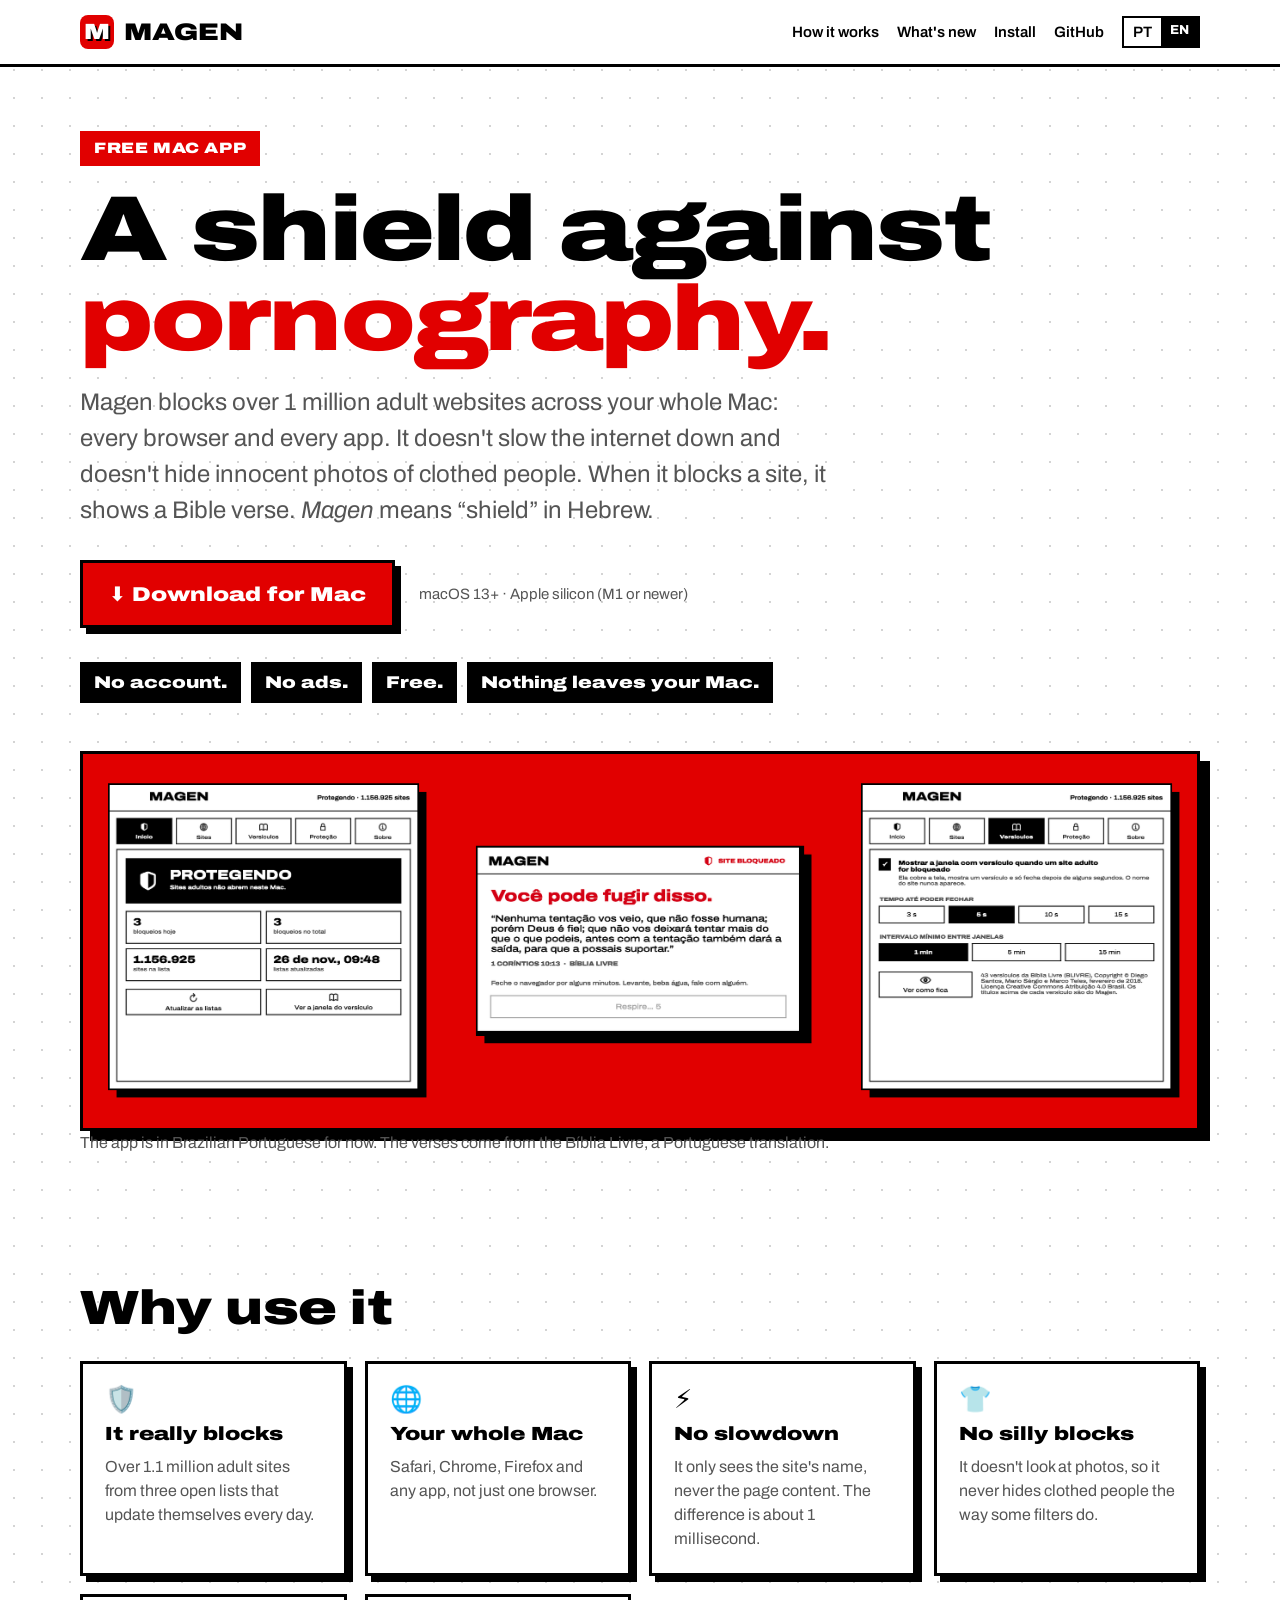
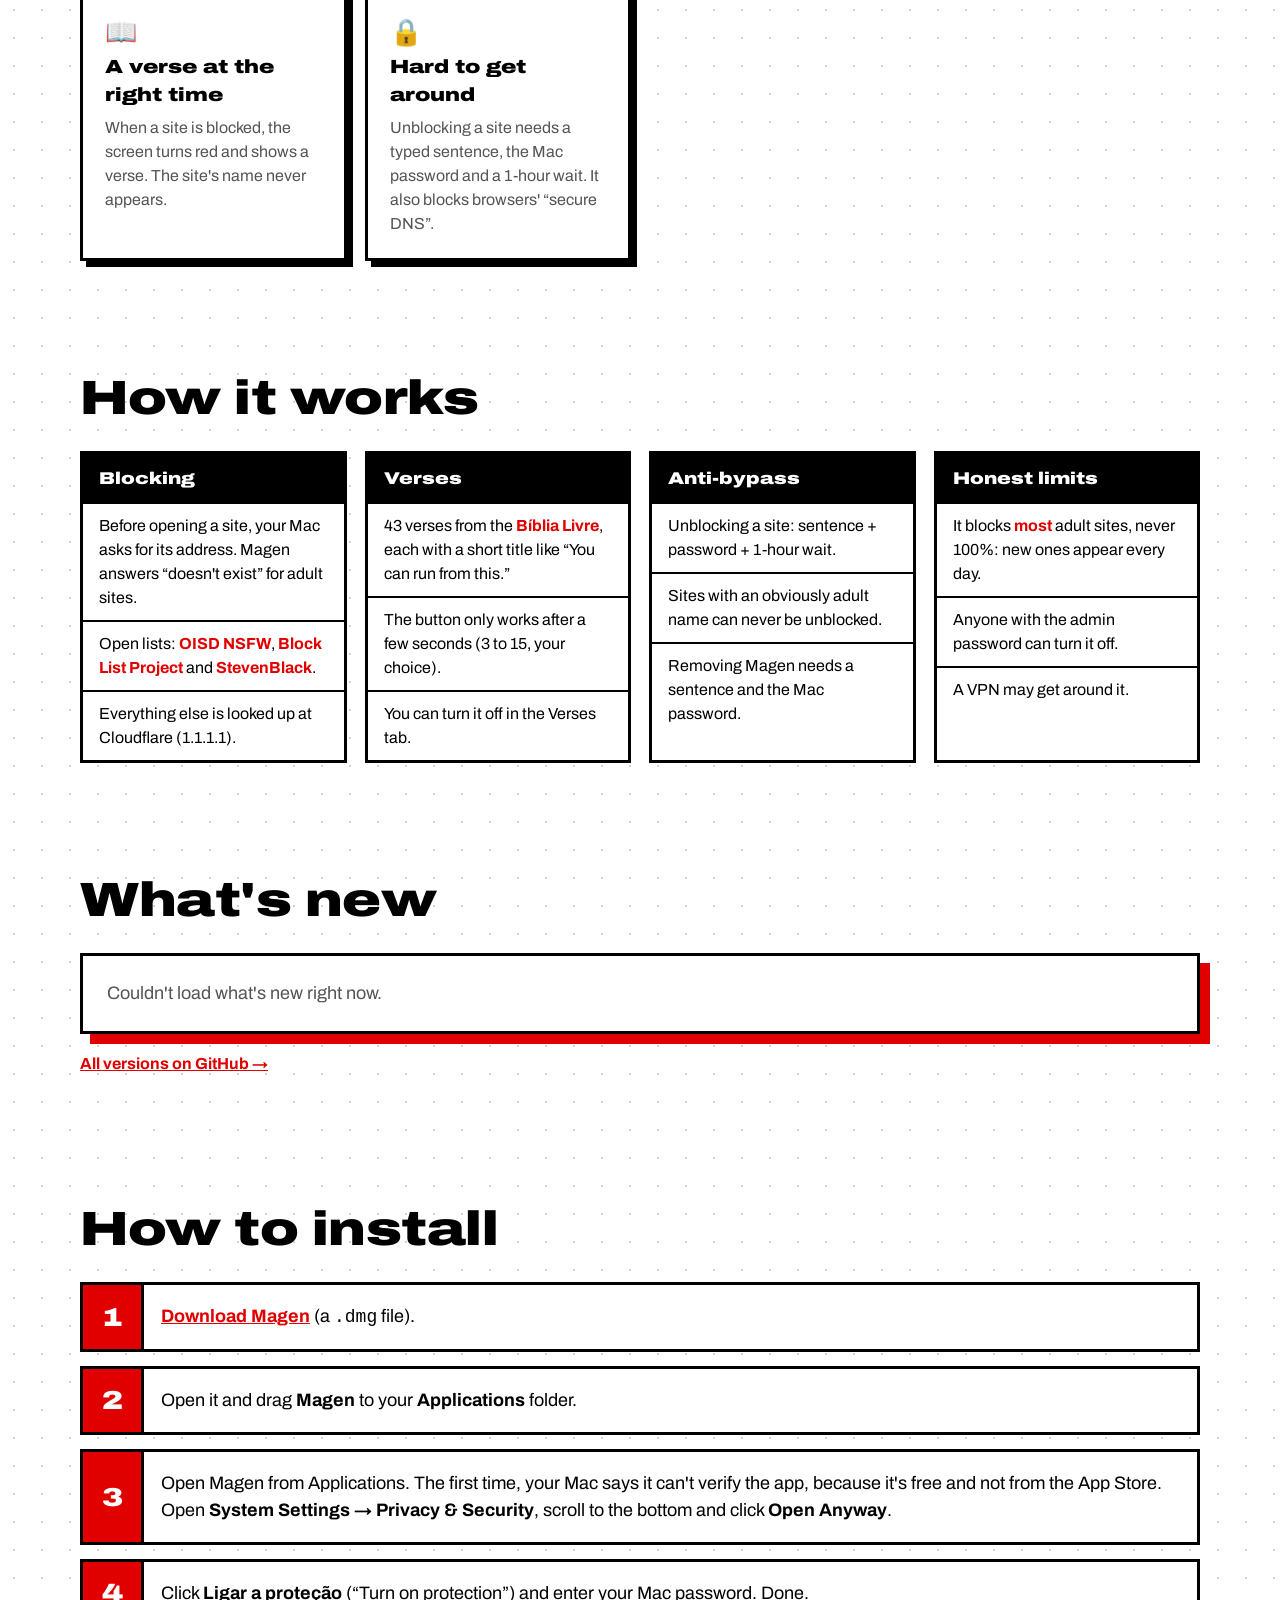
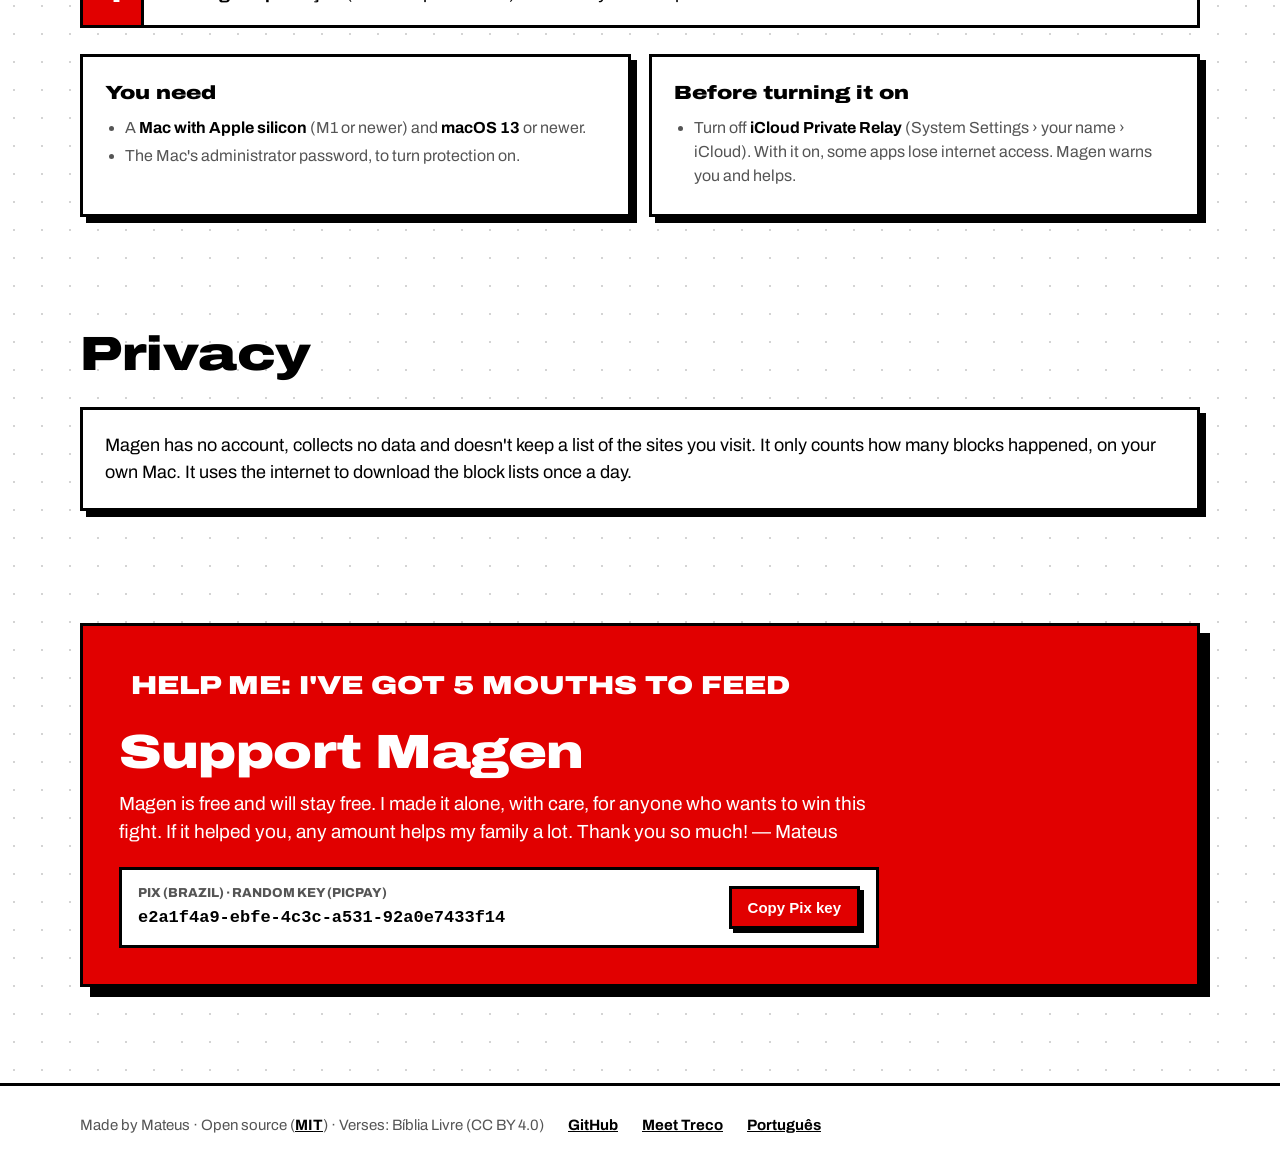
==== docs/en/index.html @ b1495bb7 "Versão em inglês (README e site), mostra 'Baixando as listas…' no começo Co-Authored-By: Claude Opus" ====
<!doctype html>
<html lang="en">
<head>
<meta charset="utf-8">
<meta name="viewport" content="width=device-width, initial-scale=1">
<title>Magen: free pornography blocker for Mac</title>
<meta name="description" content="Free Mac app that blocks over 1 million adult websites in every browser and app, without slowing the internet down. Shows a Bible verse when it blocks. No account, no ads.">
<link rel="alternate" hreflang="pt-BR" href="https://movemontes.github.io/magen/">
<link rel="alternate" hreflang="en" href="https://movemontes.github.io/magen/en/">
<meta property="og:title" content="Magen: a shield against pornography">
<meta property="og:description" content="Blocks over 1 million adult websites on your Mac. Free, no account, no ads.">
<meta property="og:image" content="https://movemontes.github.io/magen/capa-en.png">
<meta property="og:url" content="https://movemontes.github.io/magen/en/">
<meta property="og:locale" content="en_US">
<meta name="twitter:card" content="summary_large_image">
<link rel="icon" href="../favicon.svg" type="image/svg+xml">
<link rel="preconnect" href="https://fonts.googleapis.com">
<link rel="preconnect" href="https://fonts.gstatic.com" crossorigin>
<link href="https://fonts.googleapis.com/css2?family=Archivo:wdth,wght@100..125,400..900&display=swap" rel="stylesheet">
<link rel="stylesheet" href="../site.css">
</head>
<body>

<div class="top">
  <div class="wrap">
    <a class="brand" href="./"><span class="mark">M</span><b>MAGEN</b></a>
    <nav>
      <a class="hide-sm" href="#how">How it works</a>
      <a class="hide-sm" href="#novidades">What's new</a>
      <a class="hide-sm" href="#install">Install</a>
      <a class="hide-sm" href="https://github.com/movemontes/magen">GitHub</a>
      <div class="lang"><a href="../?pt" data-lang="pt">PT</a><span>EN</span></div>
    </nav>
  </div>
</div>

<main>
  <div class="hero wrap">
    <span class="tag">FREE MAC APP</span>
    <h1>A shield against <em>pornography.</em></h1>
    <p class="lead">Magen blocks over 1 million adult websites across your whole Mac: every browser and every app. It doesn't slow the internet down and doesn't hide innocent photos of clothed people. When it blocks a site, it shows a Bible verse. <i>Magen</i> means “shield” in Hebrew.</p>
    <div class="cta">
      <a class="btn" href="https://github.com/movemontes/magen/releases/latest/download/Magen-mac.dmg">⬇ Download for Mac</a>
      <span class="meta" id="dl-meta" data-req="macOS 13+ · Apple silicon (M1 or newer)">macOS 13+ · Apple silicon (M1 or newer)</span>
    </div>
    <div class="pills"><span>No account.</span><span>No ads.</span><span>Free.</span><span>Nothing leaves your Mac.</span></div>
    <img class="shots" src="../telas-pt.png" width="2592" height="869" alt="Magen screens: Home, the verse window and the Verses tab">
    <p class="lead" style="font-size:16px">The app is in Brazilian Portuguese for now. The verses come from the Bíblia Livre, a Portuguese translation.</p>
  </div>

  <section id="porque">
    <div class="wrap">
      <h2>Why use it</h2>
      <div class="grid">
        <div class="card"><div class="ico">🛡️</div><h3>It really blocks</h3><p>Over 1.1 million adult sites from three open lists that update themselves every day.</p></div>
        <div class="card"><div class="ico">🌐</div><h3>Your whole Mac</h3><p>Safari, Chrome, Firefox and any app, not just one browser.</p></div>
        <div class="card"><div class="ico">⚡</div><h3>No slowdown</h3><p>It only sees the site's name, never the page content. The difference is about 1 millisecond.</p></div>
        <div class="card"><div class="ico">👕</div><h3>No silly blocks</h3><p>It doesn't look at photos, so it never hides clothed people the way some filters do.</p></div>
        <div class="card"><div class="ico">📖</div><h3>A verse at the right time</h3><p>When a site is blocked, the screen turns red and shows a verse. The site's name never appears.</p></div>
        <div class="card"><div class="ico">🔒</div><h3>Hard to get around</h3><p>Unblocking a site needs a typed sentence, the Mac password and a 1-hour wait. It also blocks browsers' “secure DNS”.</p></div>
      </div>
    </div>
  </section>

  <section id="how">
    <div class="wrap">
      <h2>How it works</h2>
      <div class="features">
        <div class="col"><h3>Blocking</h3><ul>
          <li>Before opening a site, your Mac asks for its address. Magen answers “doesn't exist” for adult sites.</li>
          <li>Open lists: <b>OISD NSFW</b>, <b>Block List Project</b> and <b>StevenBlack</b>.</li>
          <li>Everything else is looked up at Cloudflare (1.1.1.1).</li>
        </ul></div>
        <div class="col"><h3>Verses</h3><ul>
          <li>43 verses from the <b>Bíblia Livre</b>, each with a short title like “You can run from this.”</li>
          <li>The button only works after a few seconds (3 to 15, your choice).</li>
          <li>You can turn it off in the Verses tab.</li>
        </ul></div>
        <div class="col"><h3>Anti-bypass</h3><ul>
          <li>Unblocking a site: sentence + password + 1-hour wait.</li>
          <li>Sites with an obviously adult name can never be unblocked.</li>
          <li>Removing Magen needs a sentence and the Mac password.</li>
        </ul></div>
        <div class="col"><h3>Honest limits</h3><ul>
          <li>It blocks <b>most</b> adult sites, never 100%: new ones appear every day.</li>
          <li>Anyone with the admin password can turn it off.</li>
          <li>A VPN may get around it.</li>
        </ul></div>
      </div>
    </div>
  </section>

  <section id="novidades">
    <div class="wrap">
      <h2>What's new</h2>
      <div id="releases"></div>
      <p class="allver"><a href="https://github.com/movemontes/magen/releases">All versions on GitHub →</a></p>
    </div>
  </section>

  <section id="install">
    <div class="wrap">
      <h2>How to install</h2>
      <ol class="steps">
        <li><a href="https://github.com/movemontes/magen/releases/latest/download/Magen-mac.dmg"><b>Download Magen</b></a> (a <code>.dmg</code> file).</li>
        <li>Open it and drag <b>Magen</b> to your <b>Applications</b> folder.</li>
        <li>Open Magen from Applications. The first time, your Mac says it can't verify the app, because it's free and not from the App Store. Open <b>System Settings → Privacy &amp; Security</b>, scroll to the bottom and click <b>Open Anyway</b>.</li>
        <li>Click <b>Ligar a proteção</b> (“Turn on protection”) and enter your Mac password. Done.</li>
      </ol>
      <div class="note">
        <div class="card">
          <h3>You need</h3>
          <ul>
            <li>A <b>Mac with Apple silicon</b> (M1 or newer) and <b>macOS 13</b> or newer.</li>
            <li>The Mac's administrator password, to turn protection on.</li>
          </ul>
        </div>
        <div class="card">
          <h3>Before turning it on</h3>
          <ul>
            <li>Turn off <b>iCloud Private Relay</b> (System Settings › your name › iCloud). With it on, some apps lose internet access. Magen warns you and helps.</li>
          </ul>
        </div>
      </div>
    </div>
  </section>

  <section id="privacidade">
    <div class="wrap">
      <h2>Privacy</h2>
      <div class="card">
        <p style="color:var(--ink);font-size:18px">Magen has no account, collects no data and doesn't keep a list of the sites you visit. It only counts how many blocks happened, on your own Mac. It uses the internet to download the block lists once a day.</p>
      </div>
    </div>
  </section>

  <section id="apoie">
    <div class="wrap">
      <div class="support">
        <span class="shout">HELP ME: I'VE GOT 5 MOUTHS TO FEED</span>
        <h2>Support Magen</h2>
        <p>Magen is free and will stay free. I made it alone, with care, for anyone who wants to win this fight. If it helped you, any amount helps my family a lot. Thank you so much! — Mateus</p>
        <div class="pix">
          <div><small>PIX (BRAZIL) · RANDOM KEY (PICPAY)</small><code>e2a1f4a9-ebfe-4c3c-a531-92a0e7433f14</code></div>
          <button class="btn small" type="button" data-copy="e2a1f4a9-ebfe-4c3c-a531-92a0e7433f14">Copy Pix key</button>
        </div>
      </div>
    </div>
  </section>
</main>

<footer>
  <div class="wrap">
    <span>Made by Mateus · Open source (<a href="https://github.com/movemontes/magen/blob/main/LICENSE">MIT</a>) · Verses: Bíblia Livre (CC BY 4.0)</span>
    <a href="https://github.com/movemontes/magen">GitHub</a>
    <a href="https://movemontes.github.io/treco/en/">Meet Treco</a>
    <a href="../?pt" data-lang="pt">Português</a>
  </div>
</footer>

<script src="../site.js"></script>
</body>
</html>
---- docs/site.css ----
/* Site do Treco: mesmo visual do app (branco, preto e azul puro, bordas grossas). */
:root {
  --ink: #000;
  --paper: #fff;
  --blue: #e10000;
  --red: #e10000;
  --gray: #555;
  --line: 3px solid var(--ink);
  --wide: "Archivo", system-ui, sans-serif;
  color-scheme: light;
}

* { box-sizing: border-box; }

html { scroll-behavior: smooth; }

body {
  margin: 0;
  background-color: var(--paper);
  background-image: radial-gradient(#d4d4d4 1.2px, transparent 1.2px);
  background-size: 28px 28px;
  color: var(--ink);
  font-family: var(--wide);
  font-size: 18px;
  line-height: 1.5;
  -webkit-font-smoothing: antialiased;
}

a { color: var(--blue); }

img { max-width: 100%; height: auto; display: block; }

.wrap { width: min(1120px, 100% - 32px); margin: 0 auto; }

.wide { font-stretch: 125%; font-weight: 900; letter-spacing: -0.01em; }

/* Topo */
.top {
  position: sticky; top: 0; z-index: 10;
  background: var(--paper);
  border-bottom: var(--line);
}
.top .wrap { display: flex; align-items: center; gap: 16px; height: 64px; }
.brand { display: flex; align-items: center; gap: 10px; text-decoration: none; color: var(--ink); }
.brand .mark {
  width: 34px; height: 34px; border-radius: 8px; background: var(--blue);
  display: grid; place-items: center; color: var(--paper);
  font-stretch: 125%; font-weight: 900; font-size: 22px;
  text-shadow: 2px 2px 0 var(--ink);
}
.brand b { font-stretch: 125%; font-weight: 900; font-size: 24px; }
.top nav { margin-left: auto; display: flex; align-items: center; gap: 18px; }
.top nav a { color: var(--ink); text-decoration: none; font-weight: 600; font-size: 15px; }
.top nav a:hover { color: var(--blue); }
.lang { display: flex; border: 2px solid var(--ink); }
.lang a, .lang span { padding: 3px 9px; font-size: 13px; font-weight: 800; }
.lang span { background: var(--ink); color: var(--paper); }
.top .links a.hide-sm { display: inline; }

/* Botões */
.btn {
  display: inline-flex; align-items: center; gap: 10px;
  padding: 16px 26px;
  background: var(--blue); color: var(--paper);
  border: var(--line);
  box-shadow: 6px 6px 0 var(--ink);
  font-stretch: 125%; font-weight: 900; font-size: 20px;
  text-decoration: none; cursor: pointer;
  transition: transform .08s, box-shadow .08s;
}
.btn:hover { transform: translate(2px, 2px); box-shadow: 4px 4px 0 var(--ink); }
.btn:active { transform: translate(6px, 6px); box-shadow: 0 0 0 var(--ink); }
.btn.white { background: var(--paper); color: var(--ink); }
.btn.small { padding: 10px 16px; font-size: 15px; box-shadow: 4px 4px 0 var(--ink); }
.btn.small:hover { box-shadow: 2px 2px 0 var(--ink); }

/* Abertura */
.hero { padding: 64px 0 40px; }
.tag {
  display: inline-block; background: var(--blue); color: var(--paper);
  padding: 6px 14px; font-stretch: 125%; font-weight: 900; font-size: 15px; letter-spacing: .04em;
}
.hero h1 {
  font-stretch: 125%; font-weight: 900;
  font-size: clamp(44px, 8vw, 92px); line-height: .98; letter-spacing: -0.02em;
  margin: 18px 0 20px;
}
.hero h1 em { font-style: normal; color: var(--blue); }
.hero p.lead { font-size: clamp(19px, 2.2vw, 24px); color: var(--gray); max-width: 760px; margin: 0 0 32px; }
.cta { display: flex; flex-wrap: wrap; align-items: center; gap: 18px 24px; }
.cta .meta { font-size: 15px; color: var(--gray); }
.cta .meta b { color: var(--ink); }
.pills { display: flex; flex-wrap: wrap; gap: 10px; margin-top: 34px; }
.pills span {
  background: var(--ink); color: var(--paper);
  padding: 8px 14px; font-stretch: 125%; font-weight: 900; font-size: 17px;
}
.shots { margin: 48px 0 0; border: var(--line); box-shadow: 10px 10px 0 var(--ink); background: var(--blue); }

/* Seções */
section { padding: 56px 0; }
section h2 {
  font-stretch: 125%; font-weight: 900;
  font-size: clamp(30px, 4.6vw, 48px); line-height: 1.05; letter-spacing: -0.01em;
  margin: 0 0 28px;
}
section h2 .num { color: var(--blue); }

.grid { display: grid; gap: 18px; grid-template-columns: repeat(auto-fit, minmax(240px, 1fr)); }
.card {
  background: var(--paper); border: var(--line); padding: 22px;
  box-shadow: 6px 6px 0 var(--ink);
}
.card h3 { margin: 0 0 6px; font-stretch: 125%; font-weight: 900; font-size: 19px; }
.card p { margin: 0; color: var(--gray); font-size: 16px; }
.card .ico { font-size: 26px; margin-bottom: 8px; line-height: 1; }

/* Lista de recursos */
.features { display: grid; gap: 18px; grid-template-columns: repeat(auto-fit, minmax(240px, 1fr)); }
.features .col { background: var(--paper); border: var(--line); }
.features h3 {
  margin: 0; padding: 12px 16px; background: var(--ink); color: var(--paper);
  font-stretch: 125%; font-weight: 900; font-size: 17px;
}
.features ul { list-style: none; margin: 0; padding: 0; }
.features li { padding: 10px 16px; border-top: 2px solid var(--ink); font-size: 16px; }
.features li:first-child { border-top: 0; }
.features li b { color: var(--blue); }

/* Roda do Shift */
.wheel { display: grid; gap: 40px; grid-template-columns: minmax(0, 420px) 1fr; align-items: center; }
.wheel img { border: var(--line); box-shadow: 8px 8px 0 var(--blue); background: var(--paper); }
.wheel p { font-size: 20px; margin: 0 0 14px; }
kbd {
  display: inline-block; border: 2px solid var(--ink); border-bottom-width: 4px;
  padding: 0 8px; font-family: inherit; font-weight: 800; font-size: .9em; background: var(--paper);
}

/* Novidades */
.release {
  background: var(--paper); border: var(--line); box-shadow: 10px 10px 0 var(--blue);
}
.release header {
  display: flex; flex-wrap: wrap; align-items: center; gap: 12px 20px;
  padding: 20px 24px; border-bottom: var(--line);
}
.release .ver { font-stretch: 125%; font-weight: 900; font-size: 30px; }
.release .new {
  background: var(--red); color: var(--paper); font-weight: 900; font-stretch: 125%;
  font-size: 13px; padding: 4px 10px; letter-spacing: .05em;
}
.release .date { color: var(--gray); font-size: 15px; }
.release header .btn { margin-left: auto; }
.release .notes { padding: 20px 24px 8px; }
.notes h3, .notes h4 { font-stretch: 125%; font-weight: 900; margin: 18px 0 8px; font-size: 18px; }
.notes p, .notes li { font-size: 17px; }
.notes ul { padding-left: 22px; }
.notes code {
  background: #eef; padding: 1px 6px; font-size: .9em; border: 1px solid #ccf;
}
.older { margin-top: 26px; }
.older summary { cursor: pointer; font-weight: 800; font-size: 17px; padding: 6px 0; }
.older .item { border: 2px solid var(--ink); background: var(--paper); margin-top: 12px; }
.older .item header { display: flex; flex-wrap: wrap; gap: 6px 16px; align-items: baseline; padding: 12px 16px; border-bottom: 2px solid var(--ink); }
.older .item header b { font-stretch: 125%; font-weight: 900; font-size: 18px; }
.older .item .notes { padding: 6px 16px; }
.allver { margin-top: 18px; font-weight: 700; font-size: 16px; }
.loading { padding: 24px; color: var(--gray); }

/* Instalação */
.steps { counter-reset: s; list-style: none; padding: 0; margin: 0; display: grid; gap: 14px; }
.steps li {
  counter-increment: s; position: relative;
  background: var(--paper); border: var(--line); padding: 18px 20px 18px 78px; font-size: 18px;
}
.steps li::before {
  content: counter(s); position: absolute; left: 0; top: 0; bottom: 0; width: 58px;
  display: grid; place-items: center; background: var(--blue); color: var(--paper);
  border-right: var(--line); font-stretch: 125%; font-weight: 900; font-size: 26px;
}
.note { margin-top: 26px; display: grid; gap: 18px; grid-template-columns: repeat(auto-fit, minmax(300px, 1fr)); }
.note ul { margin: 8px 0 0; padding-left: 20px; }
.note li { font-size: 16px; margin: 4px 0; color: var(--gray); }
.note li b { color: var(--ink); }

/* Apoie */
.support {
  background: var(--blue); color: var(--paper); border: var(--line);
  box-shadow: 10px 10px 0 var(--ink); padding: 36px;
}
.support h2 { color: var(--paper); margin-bottom: 12px; }
.support .shout { color: var(--paper); background: var(--red); display: inline-block; padding: 4px 12px; font-stretch: 125%; font-weight: 900; font-size: clamp(18px, 2.6vw, 26px); margin-bottom: 18px; }
.support p { font-size: 19px; max-width: 760px; margin: 0 0 20px; }
.pix {
  display: flex; flex-wrap: wrap; align-items: center; gap: 12px;
  background: var(--paper); color: var(--ink); border: var(--line); padding: 14px 16px;
  max-width: 760px;
}
.pix small { display: block; font-weight: 800; font-size: 13px; color: var(--gray); }
.pix code { font-size: clamp(13px, 2.1vw, 17px); font-weight: 700; word-break: break-all; }
.pix .btn { margin-left: auto; }

/* Rodapé */
footer { border-top: var(--line); background: var(--paper); padding: 28px 0 40px; margin-top: 40px; }
footer .wrap { display: flex; flex-wrap: wrap; gap: 10px 24px; align-items: center; font-size: 15px; color: var(--gray); }
footer a { color: var(--ink); font-weight: 700; }

@media (max-width: 760px) {
  body { font-size: 17px; }
  .top nav .hide-sm { display: none; }
  .wheel { grid-template-columns: 1fr; }
  .release header .btn { margin-left: 0; }
  .support { padding: 24px 18px; }
  .pix .btn { margin-left: 0; }
  section { padding: 40px 0; }
}

@media (prefers-reduced-motion: reduce) {
  html { scroll-behavior: auto; }
  .btn { transition: none; }
}
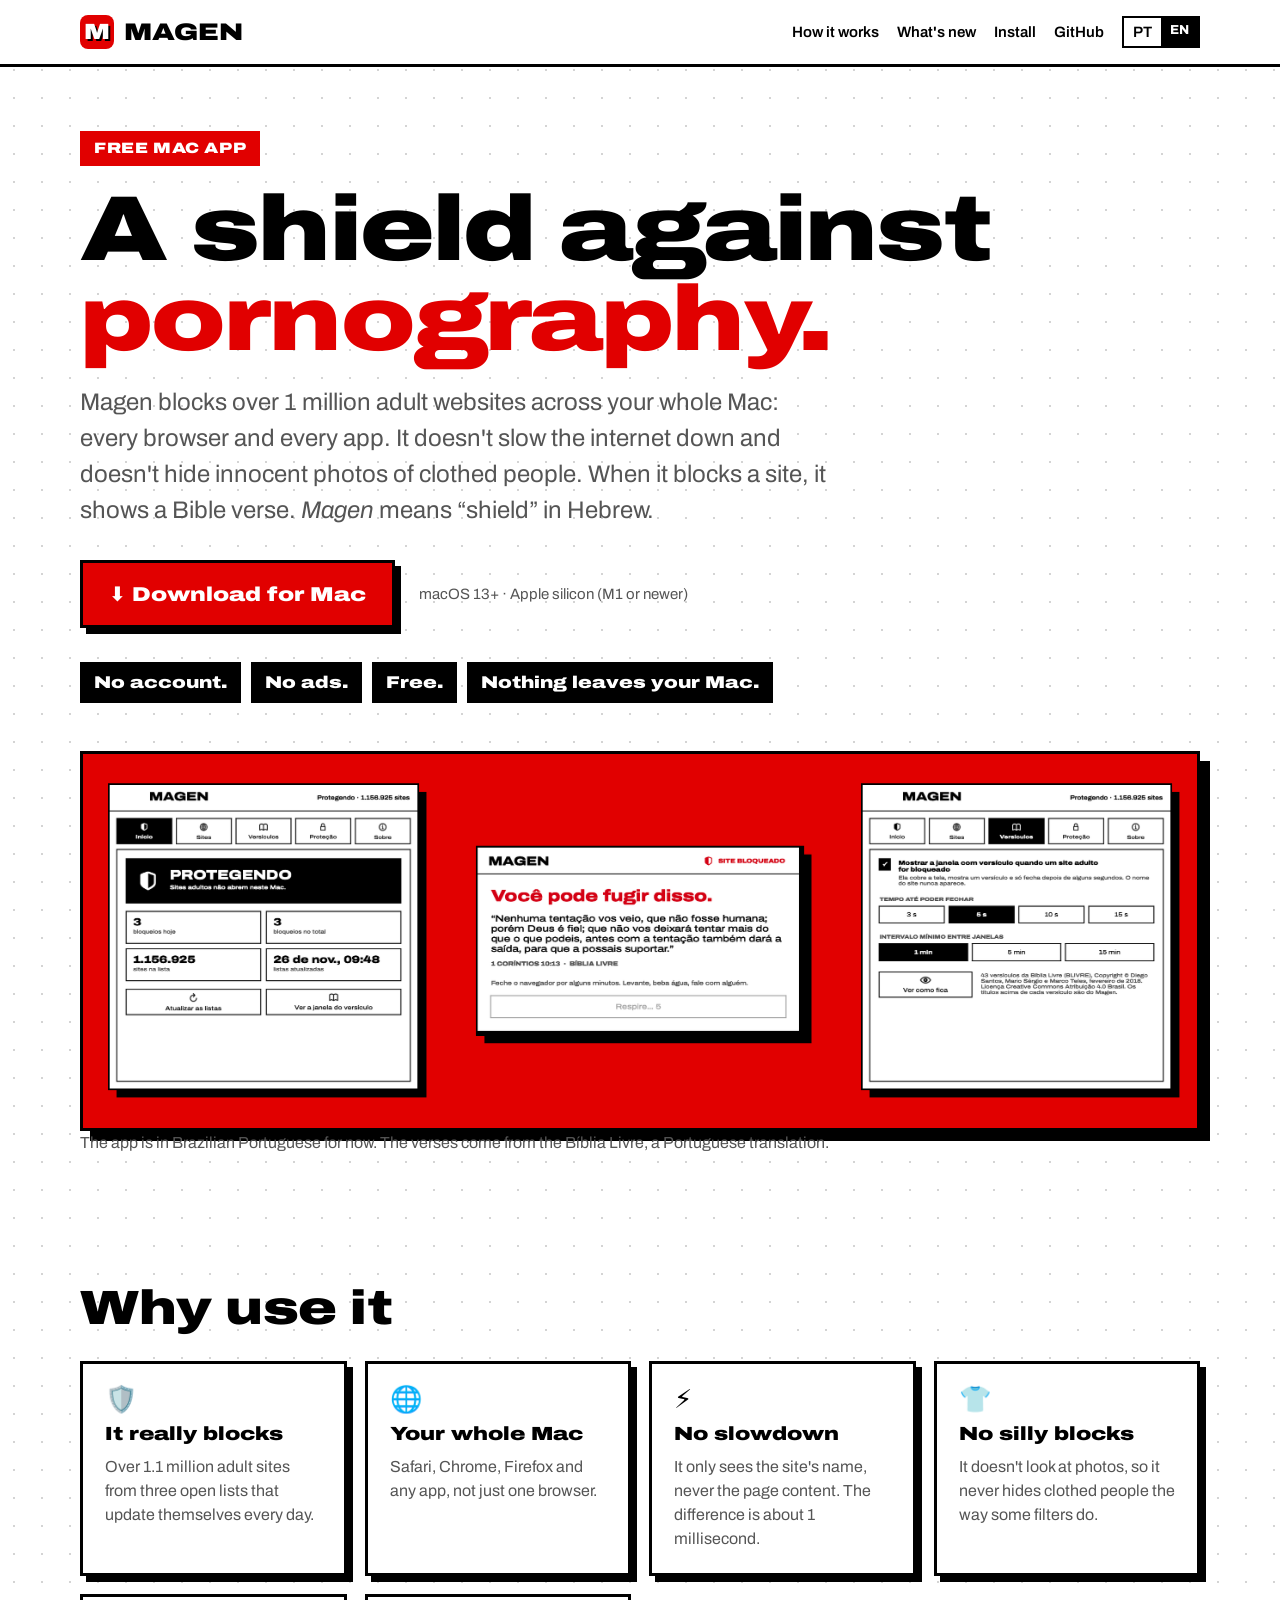
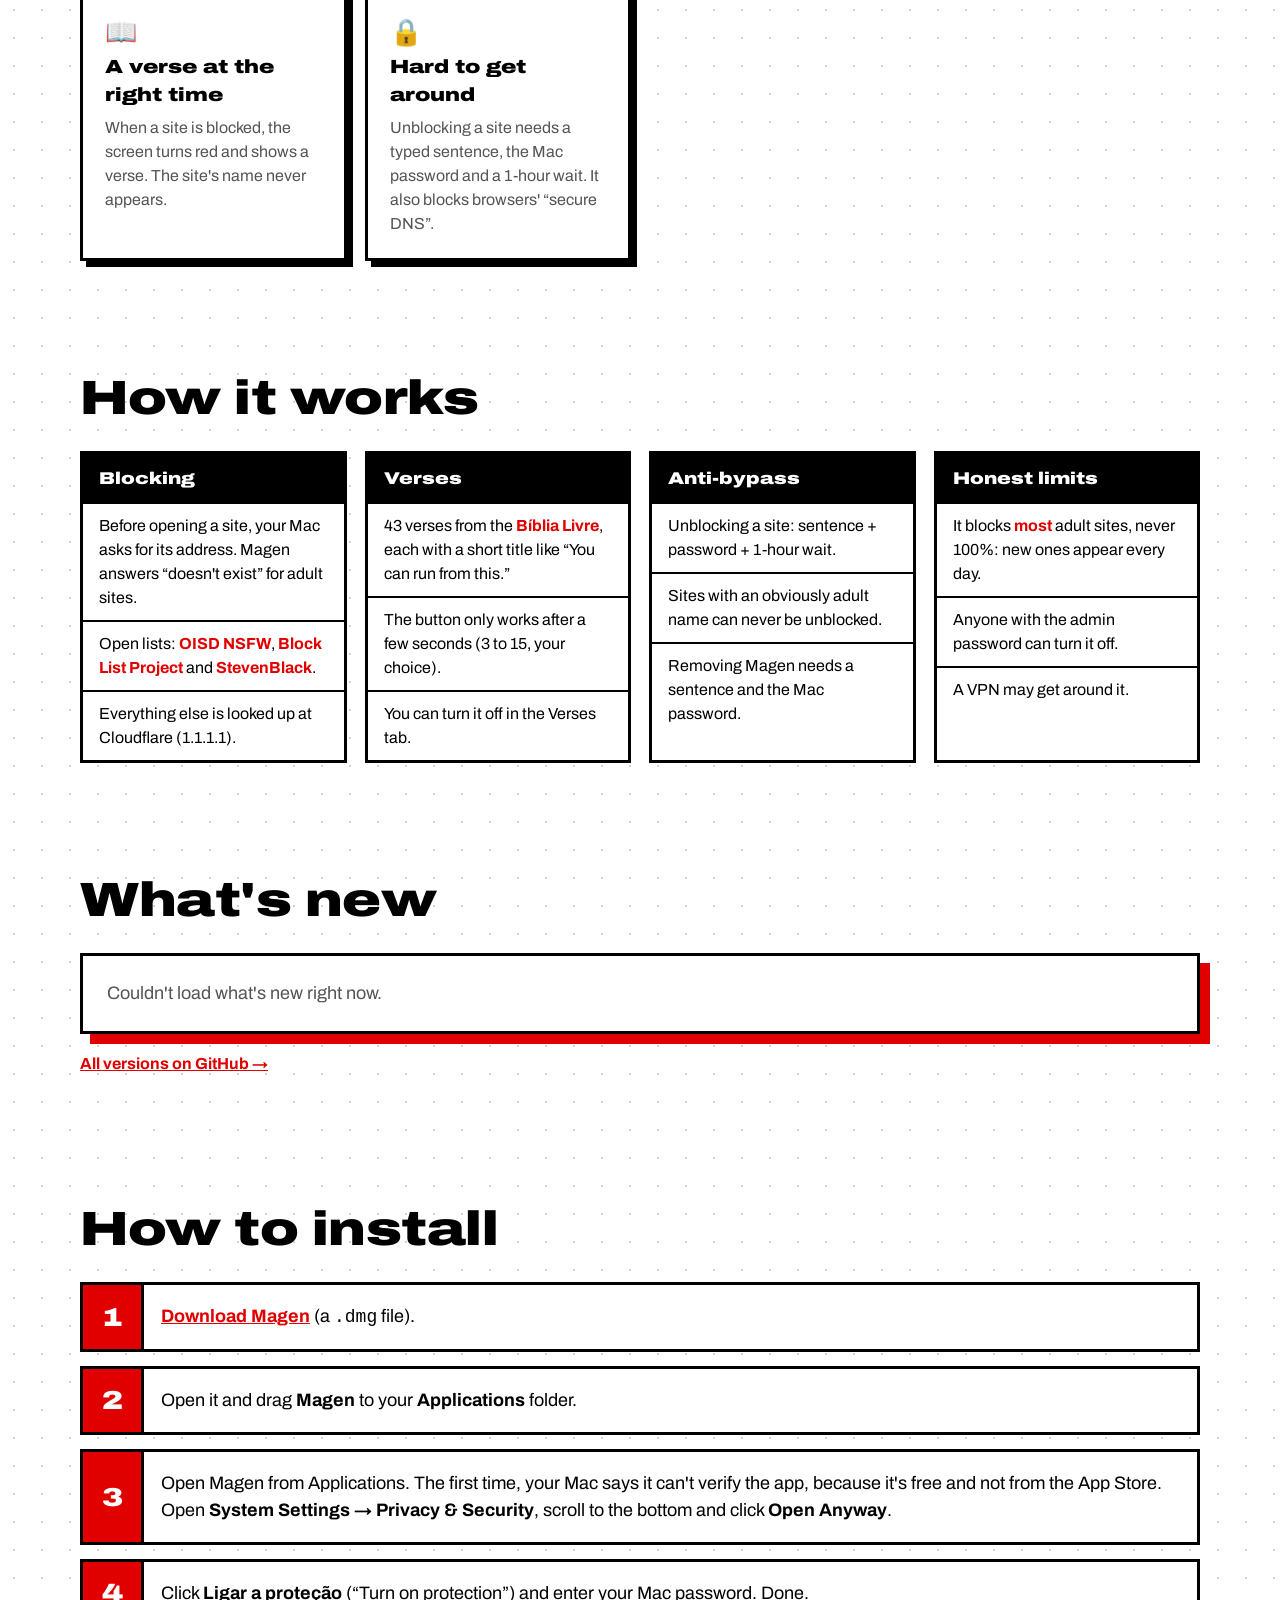
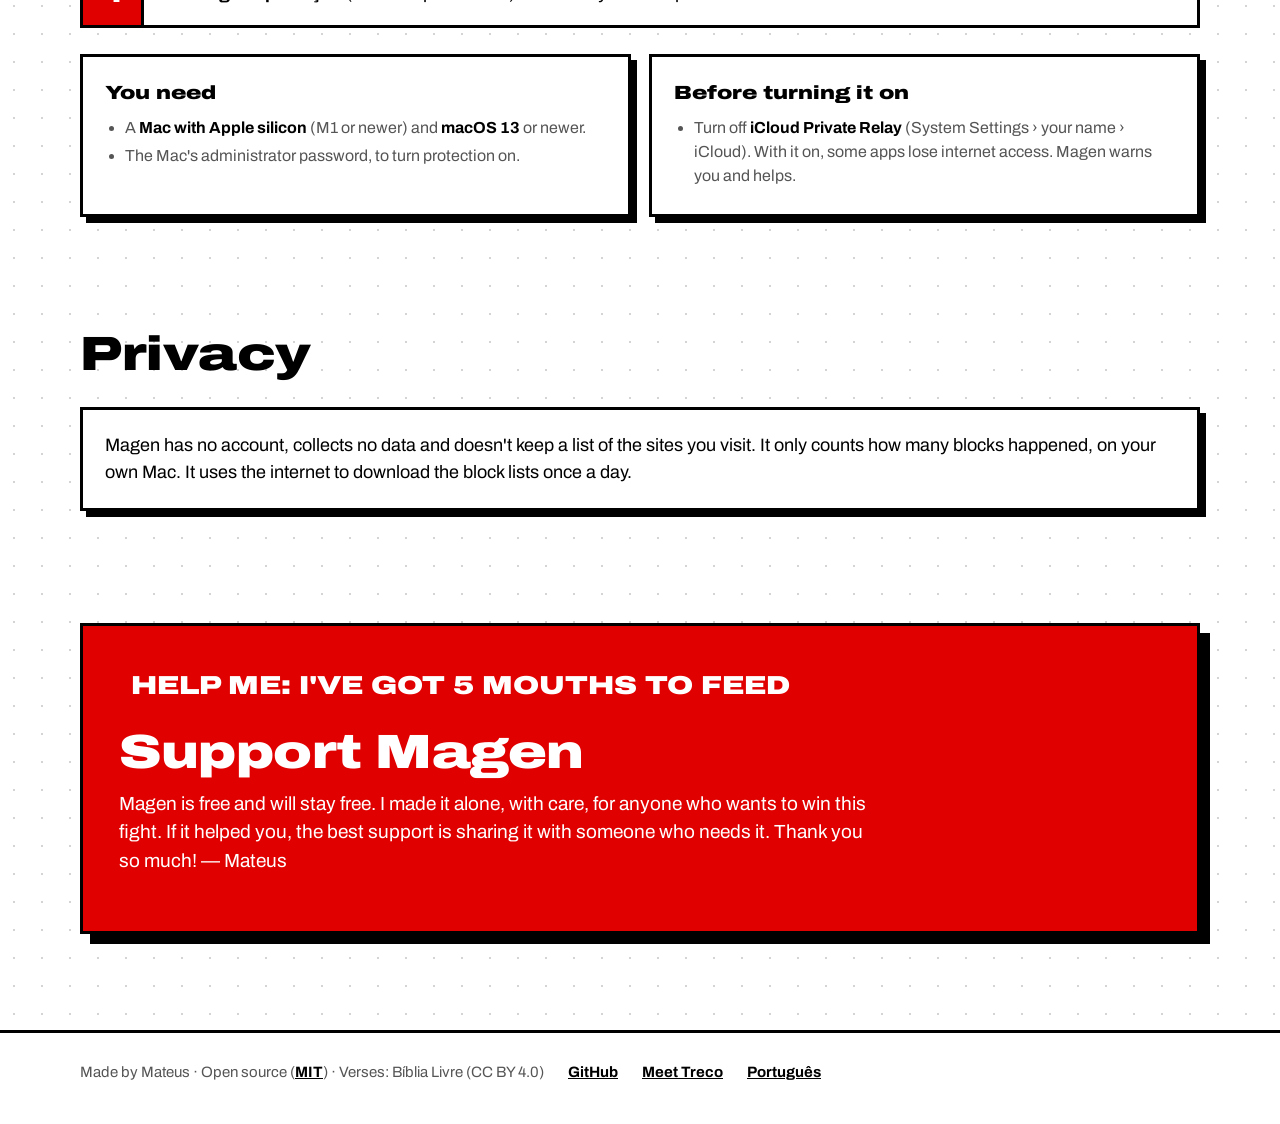
==== commit 16b5329a: "Padrões: sem Pix nas páginas em inglês, licença com o nome do autor Co-Authored-By: Claude Opus 5.5 " ====
--- a/docs/en/index.html
+++ b/docs/en/index.html
@@ -139,11 +139,7 @@
       <div class="support">
         <span class="shout">HELP ME: I'VE GOT 5 MOUTHS TO FEED</span>
         <h2>Support Magen</h2>
-        <p>Magen is free and will stay free. I made it alone, with care, for anyone who wants to win this fight. If it helped you, any amount helps my family a lot. Thank you so much! — Mateus</p>
-        <div class="pix">
-          <div><small>PIX (BRAZIL) · RANDOM KEY (PICPAY)</small><code>e2a1f4a9-ebfe-4c3c-a531-92a0e7433f14</code></div>
-          <button class="btn small" type="button" data-copy="e2a1f4a9-ebfe-4c3c-a531-92a0e7433f14">Copy Pix key</button>
-        </div>
+        <p>Magen is free and will stay free. I made it alone, with care, for anyone who wants to win this fight. If it helped you, the best support is sharing it with someone who needs it. Thank you so much! — Mateus</p>
       </div>
     </div>
   </section>
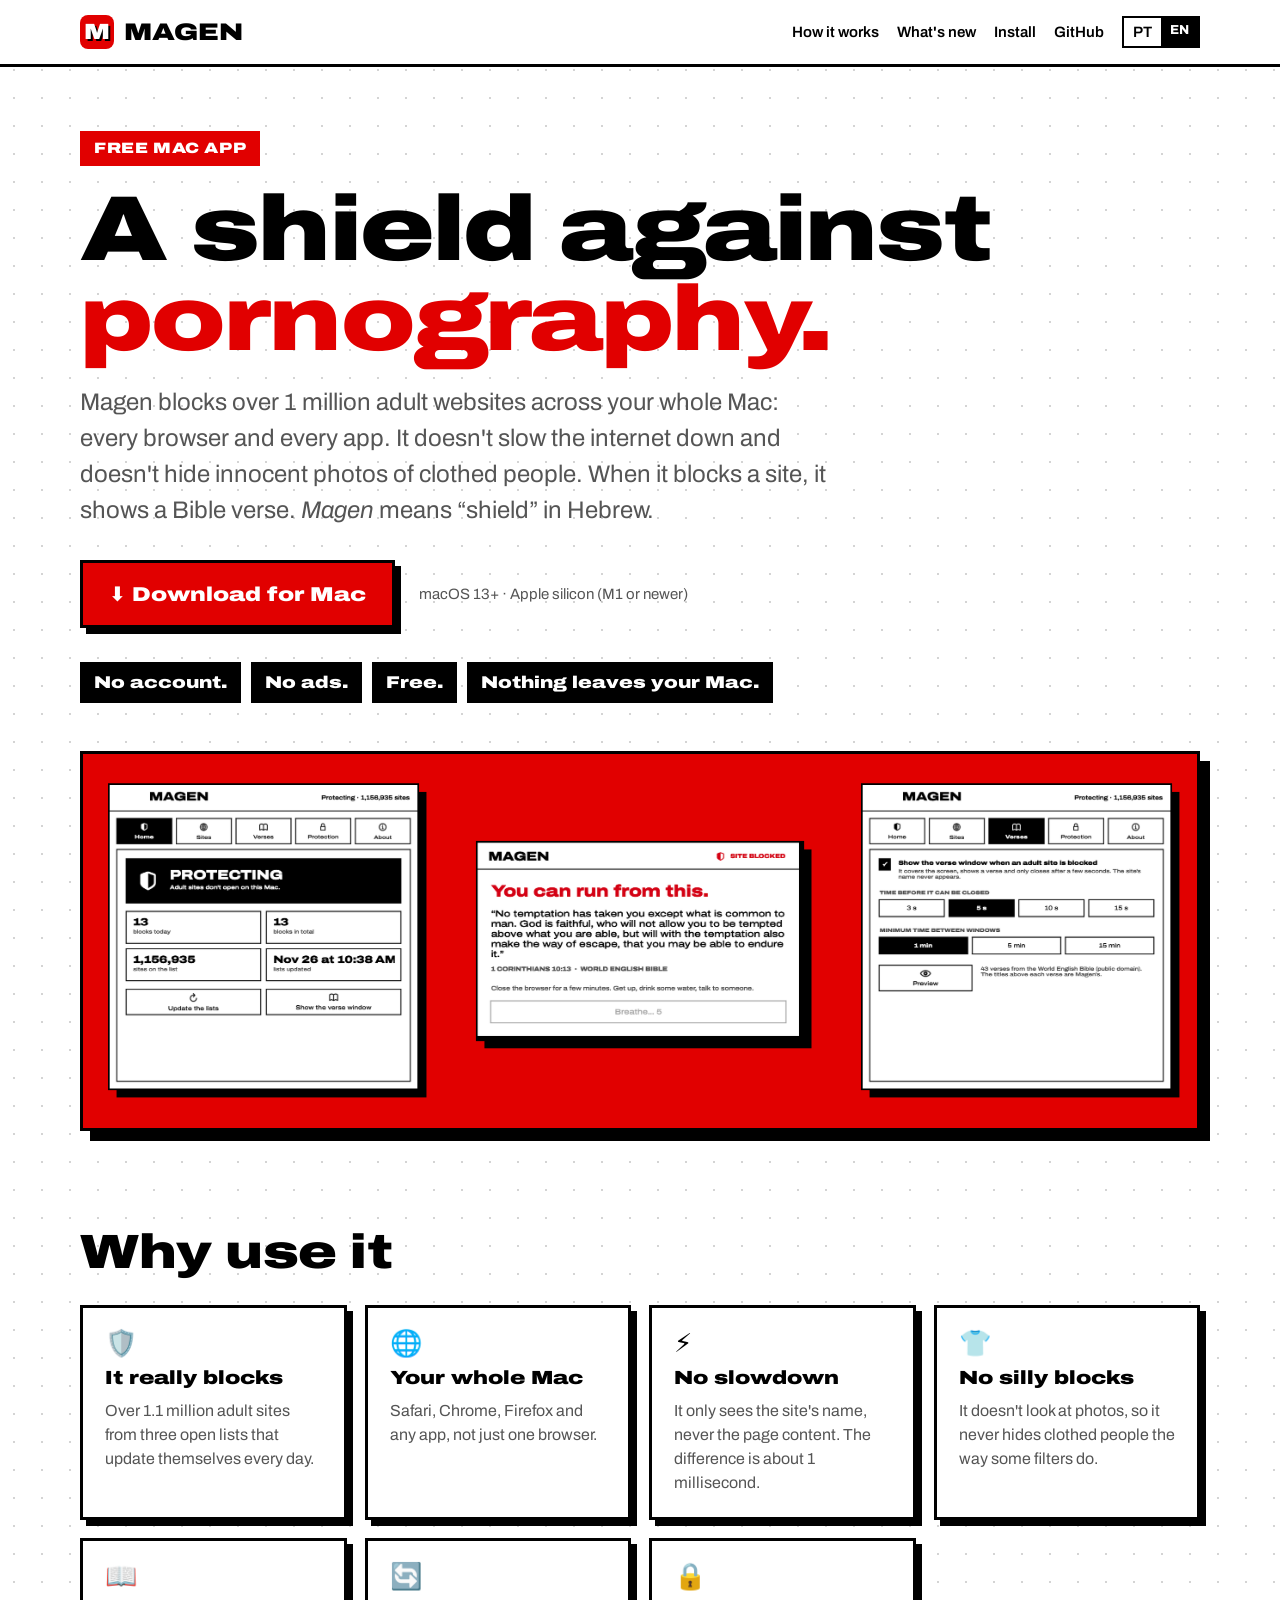
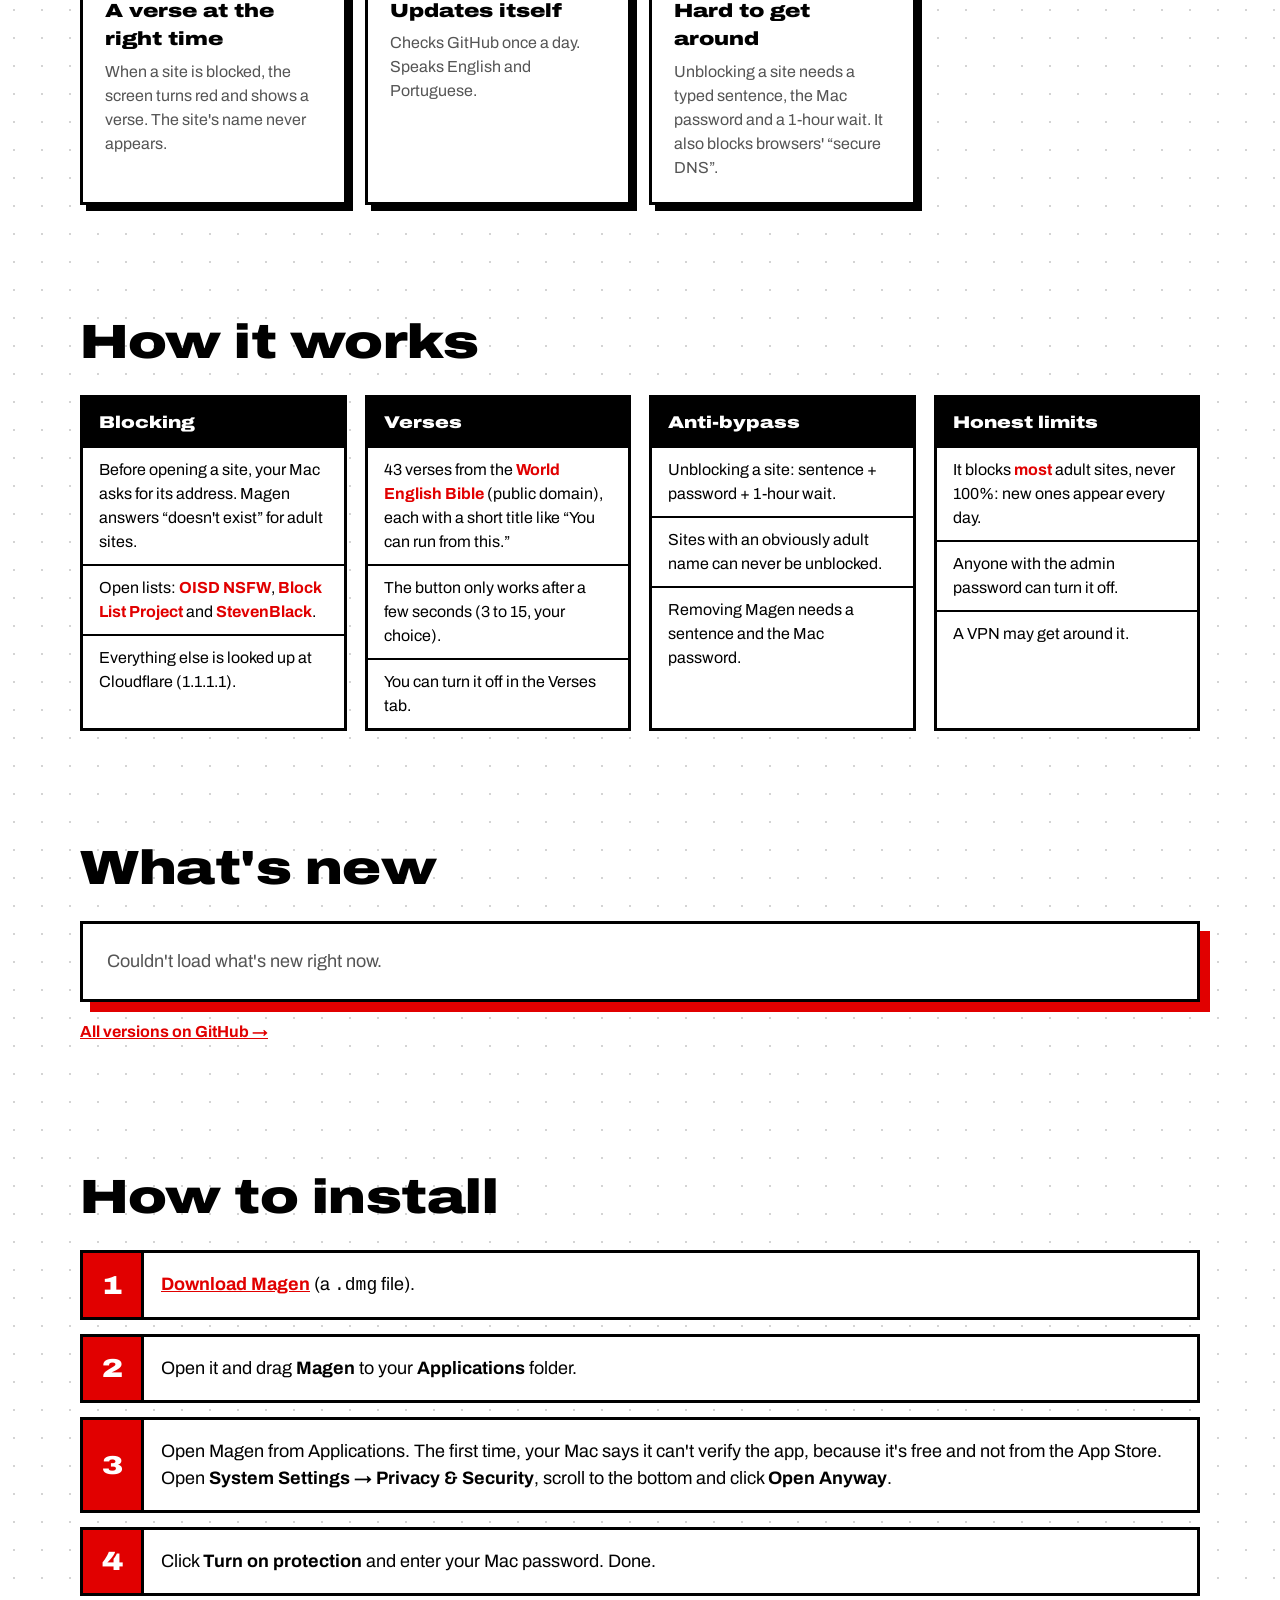
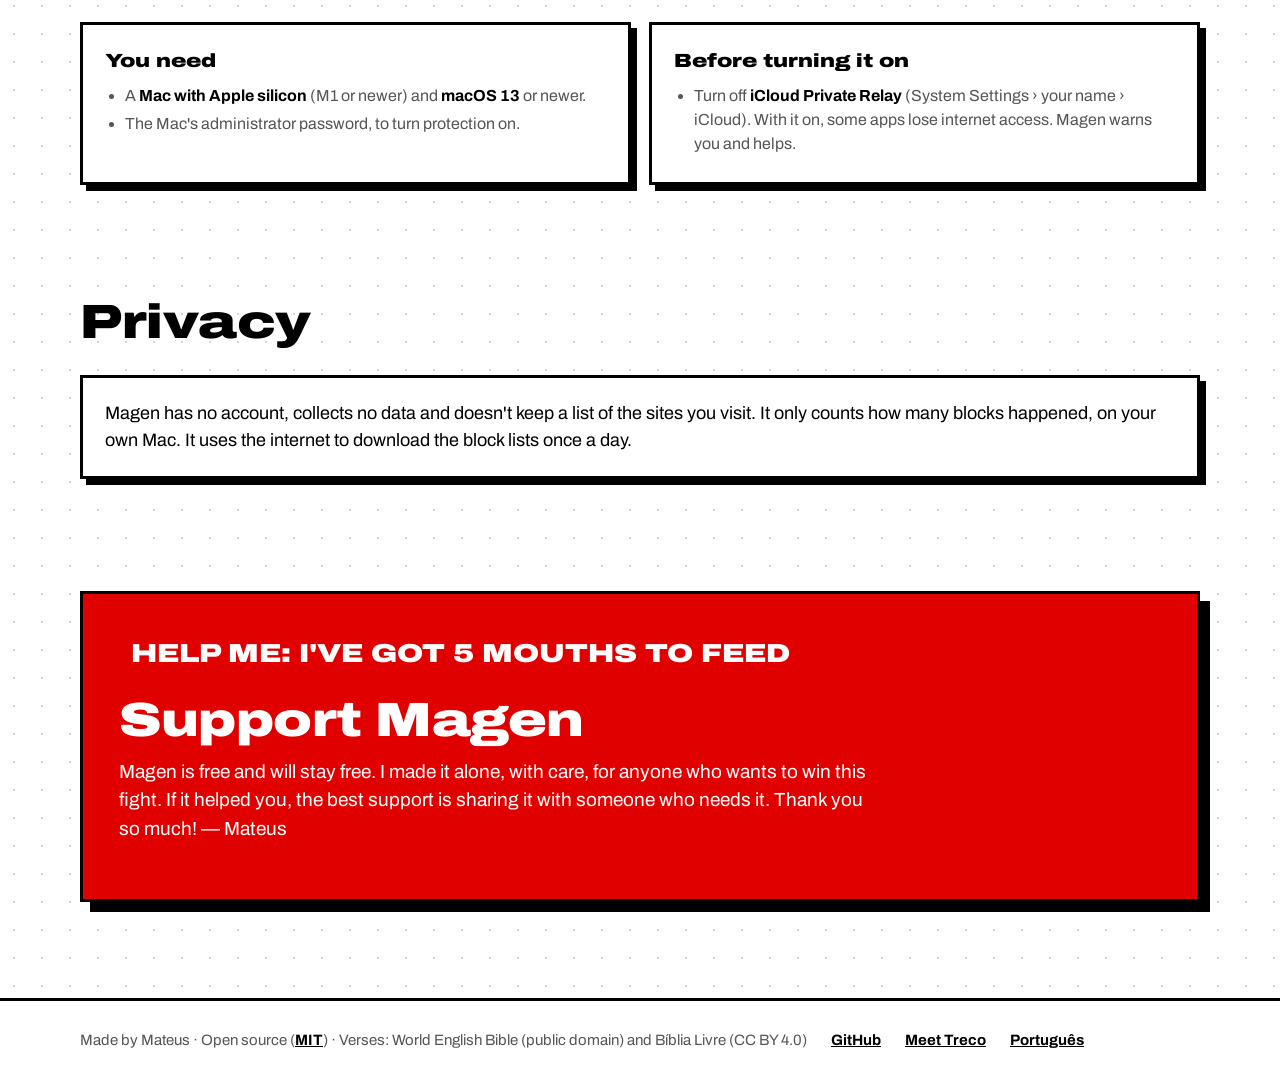
==== commit 41d4266e: "Magen 1.1: atualização automática, app em inglês, janela redimensionável - Atualização de verdade pe" ====
--- a/docs/en/index.html
+++ b/docs/en/index.html
@@ -44,8 +44,7 @@
       <span class="meta" id="dl-meta" data-req="macOS 13+ · Apple silicon (M1 or newer)">macOS 13+ · Apple silicon (M1 or newer)</span>
     </div>
     <div class="pills"><span>No account.</span><span>No ads.</span><span>Free.</span><span>Nothing leaves your Mac.</span></div>
-    <img class="shots" src="../telas-pt.png" width="2592" height="869" alt="Magen screens: Home, the verse window and the Verses tab">
-    <p class="lead" style="font-size:16px">The app is in Brazilian Portuguese for now. The verses come from the Bíblia Livre, a Portuguese translation.</p>
+    <img class="shots" src="../telas-en.png" width="2592" height="869" alt="Magen screens: Home, the verse window and the Verses tab">
   </div>
 
   <section id="porque">
@@ -57,6 +56,7 @@
         <div class="card"><div class="ico">⚡</div><h3>No slowdown</h3><p>It only sees the site's name, never the page content. The difference is about 1 millisecond.</p></div>
         <div class="card"><div class="ico">👕</div><h3>No silly blocks</h3><p>It doesn't look at photos, so it never hides clothed people the way some filters do.</p></div>
         <div class="card"><div class="ico">📖</div><h3>A verse at the right time</h3><p>When a site is blocked, the screen turns red and shows a verse. The site's name never appears.</p></div>
+        <div class="card"><div class="ico">🔄</div><h3>Updates itself</h3><p>Checks GitHub once a day. Speaks English and Portuguese.</p></div>
         <div class="card"><div class="ico">🔒</div><h3>Hard to get around</h3><p>Unblocking a site needs a typed sentence, the Mac password and a 1-hour wait. It also blocks browsers' “secure DNS”.</p></div>
       </div>
     </div>
@@ -72,7 +72,7 @@
           <li>Everything else is looked up at Cloudflare (1.1.1.1).</li>
         </ul></div>
         <div class="col"><h3>Verses</h3><ul>
-          <li>43 verses from the <b>Bíblia Livre</b>, each with a short title like “You can run from this.”</li>
+          <li>43 verses from the <b>World English Bible</b> (public domain), each with a short title like “You can run from this.”</li>
           <li>The button only works after a few seconds (3 to 15, your choice).</li>
           <li>You can turn it off in the Verses tab.</li>
         </ul></div>
@@ -105,7 +105,7 @@
         <li><a href="https://github.com/movemontes/magen/releases/latest/download/Magen-mac.dmg"><b>Download Magen</b></a> (a <code>.dmg</code> file).</li>
         <li>Open it and drag <b>Magen</b> to your <b>Applications</b> folder.</li>
         <li>Open Magen from Applications. The first time, your Mac says it can't verify the app, because it's free and not from the App Store. Open <b>System Settings → Privacy &amp; Security</b>, scroll to the bottom and click <b>Open Anyway</b>.</li>
-        <li>Click <b>Ligar a proteção</b> (“Turn on protection”) and enter your Mac password. Done.</li>
+        <li>Click <b>Turn on protection</b> and enter your Mac password. Done.</li>
       </ol>
       <div class="note">
         <div class="card">
@@ -147,7 +147,7 @@
 
 <footer>
   <div class="wrap">
-    <span>Made by Mateus · Open source (<a href="https://github.com/movemontes/magen/blob/main/LICENSE">MIT</a>) · Verses: Bíblia Livre (CC BY 4.0)</span>
+    <span>Made by Mateus · Open source (<a href="https://github.com/movemontes/magen/blob/main/LICENSE">MIT</a>) · Verses: World English Bible (public domain) and Bíblia Livre (CC BY 4.0)</span>
     <a href="https://github.com/movemontes/magen">GitHub</a>
     <a href="https://movemontes.github.io/treco/en/">Meet Treco</a>
     <a href="../?pt" data-lang="pt">Português</a>
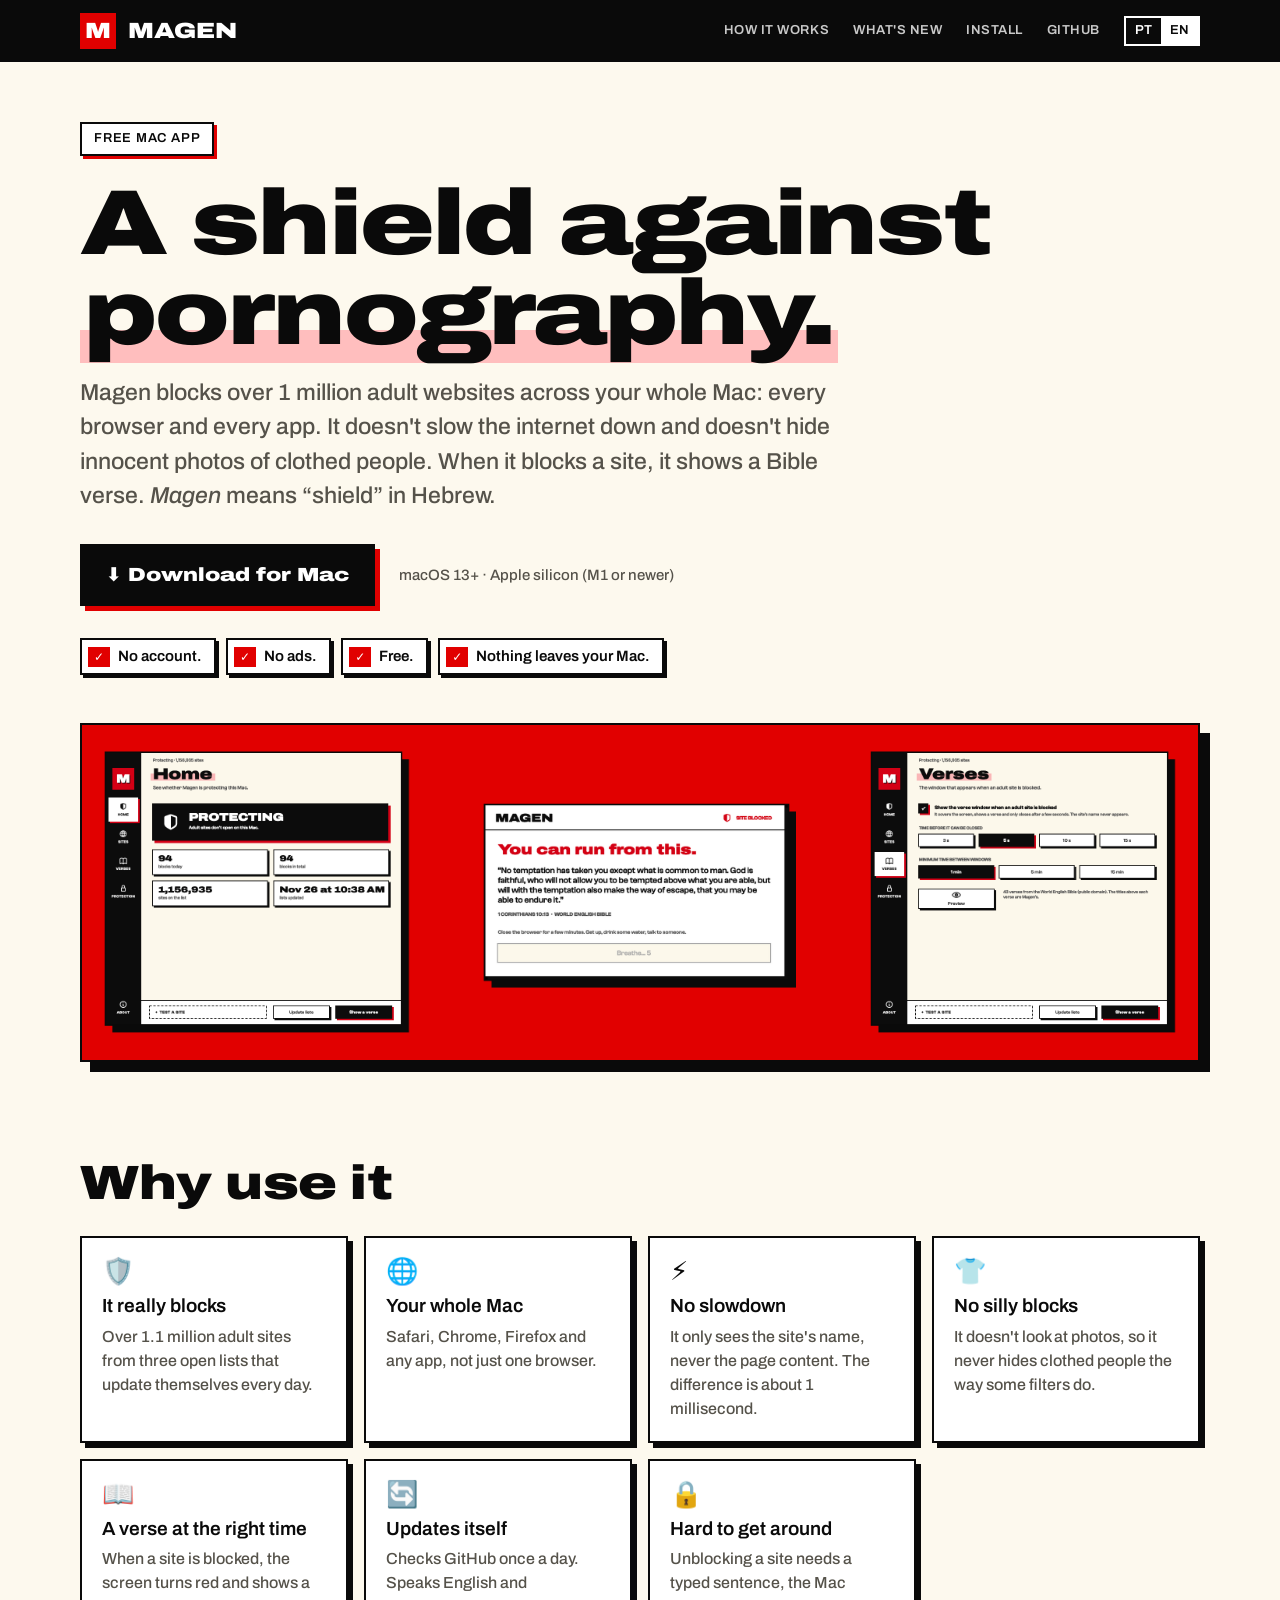
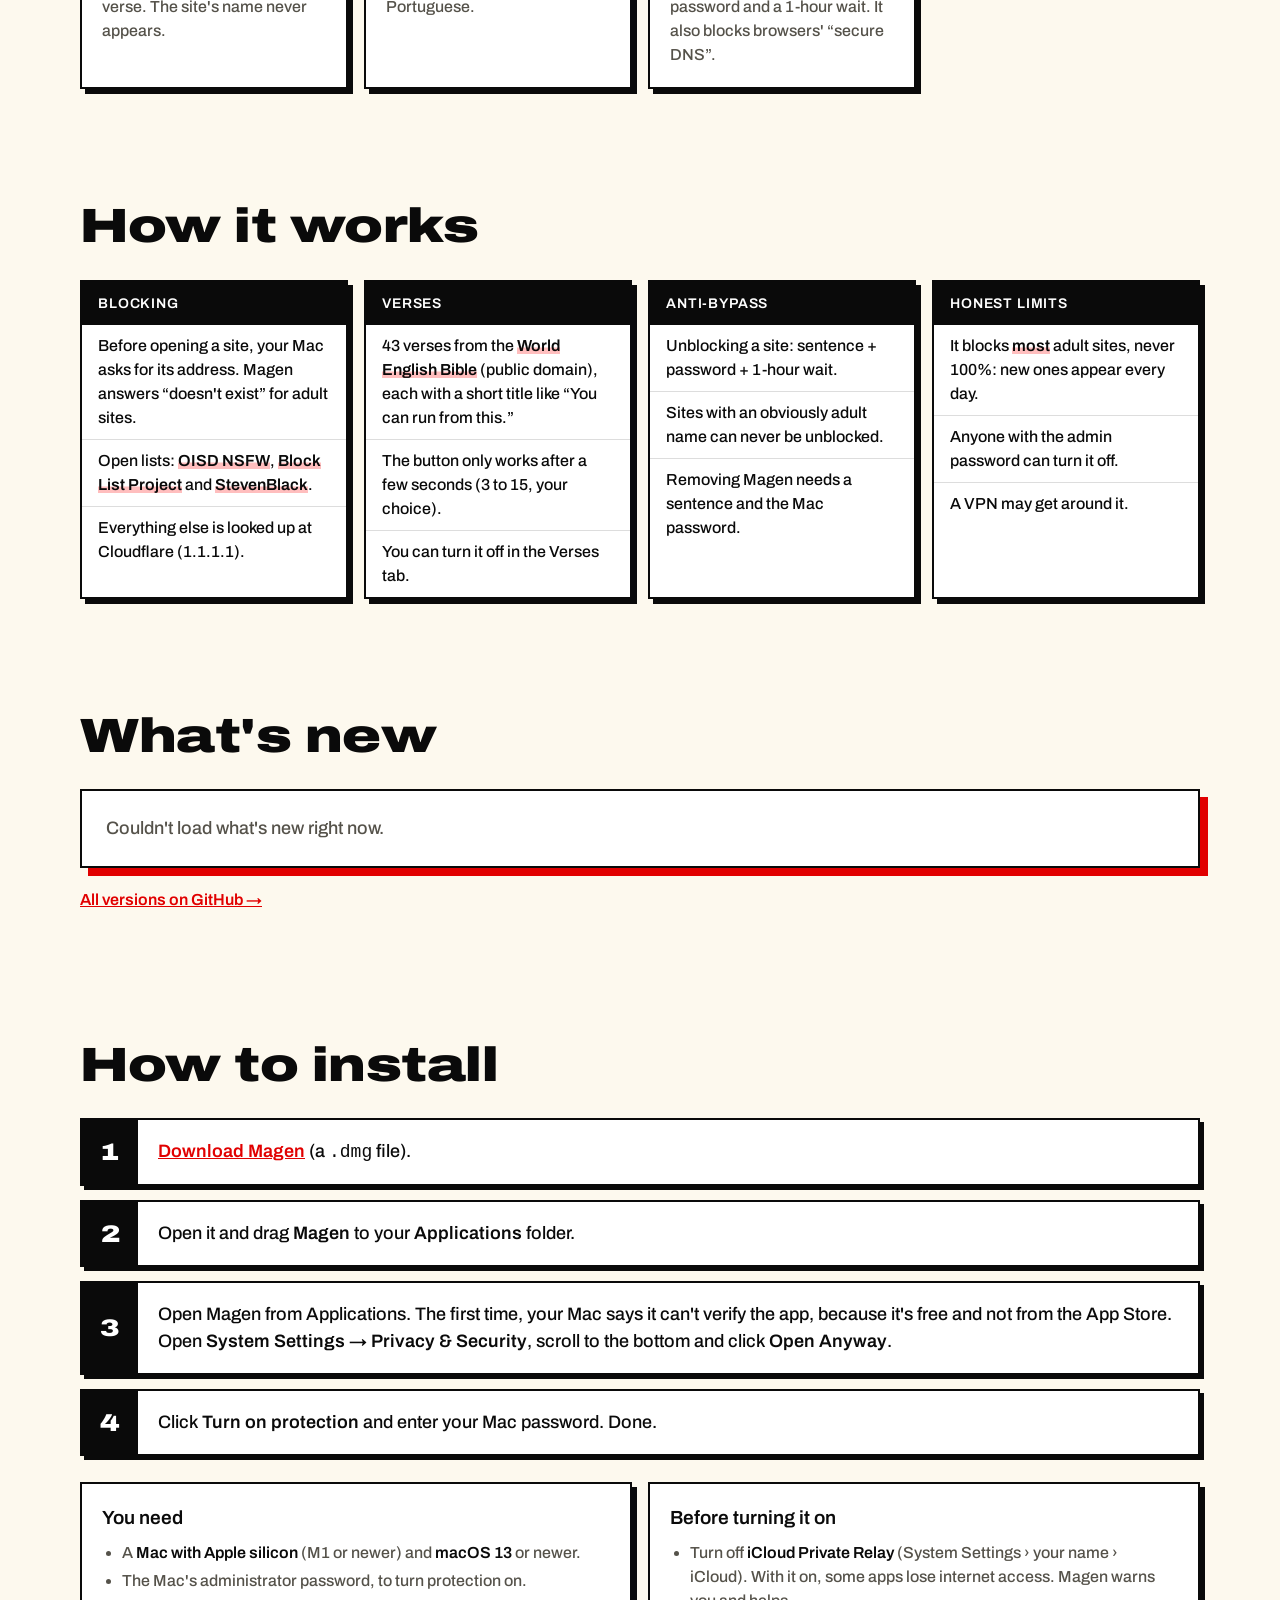
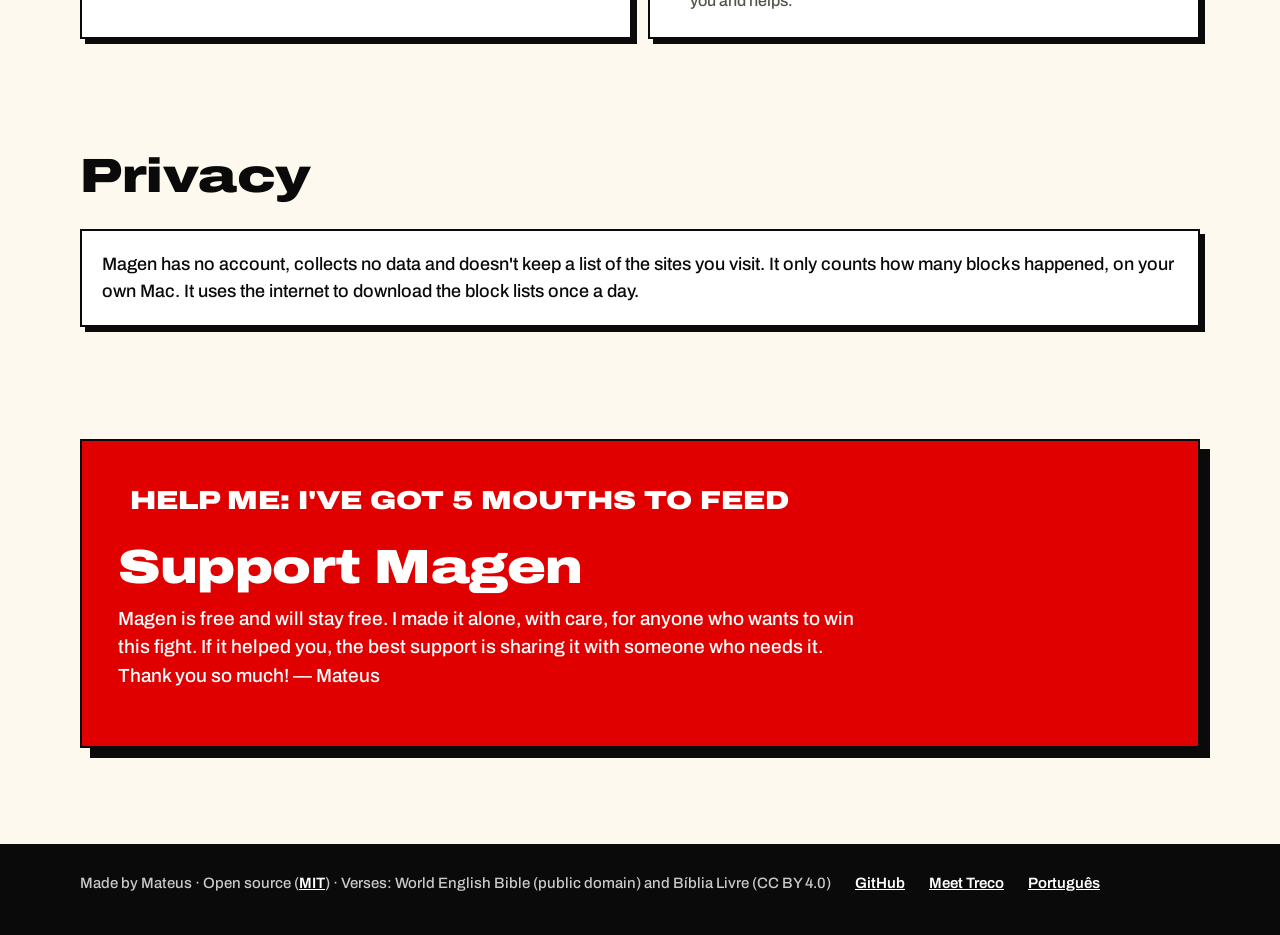
==== commit 41a25e90: "Estilo novo da família (como o Treco e o Pauta) - Fundo creme, tinta #0A0A0A, trilho preto à esquerd" ====
--- a/docs/en/index.html
+++ b/docs/en/index.html
@@ -17,6 +17,7 @@
 <link rel="preconnect" href="https://fonts.googleapis.com">
 <link rel="preconnect" href="https://fonts.gstatic.com" crossorigin>
 <link href="https://fonts.googleapis.com/css2?family=Archivo:wdth,wght@100..125,400..900&display=swap" rel="stylesheet">
+<link href="https://api.fontshare.com/v2/css?f[]=clash-grotesk@500,600&display=swap" rel="stylesheet">
 <link rel="stylesheet" href="../site.css">
 </head>
 <body>
@@ -44,7 +45,7 @@
       <span class="meta" id="dl-meta" data-req="macOS 13+ · Apple silicon (M1 or newer)">macOS 13+ · Apple silicon (M1 or newer)</span>
     </div>
     <div class="pills"><span>No account.</span><span>No ads.</span><span>Free.</span><span>Nothing leaves your Mac.</span></div>
-    <img class="shots" src="../telas-en.png" width="2592" height="869" alt="Magen screens: Home, the verse window and the Verses tab">
+    <img class="shots" src="../telas-en.png" width="2864" height="860" alt="Magen screens: Home, the verse window and the Verses tab">
   </div>
 
   <section id="porque">
--- a/docs/site.css
+++ b/docs/site.css
@@ -1,12 +1,17 @@
-/* Site do Treco: mesmo visual do app (branco, preto e azul puro, bordas grossas). */
+/* Site do Magen: mesmo visual do app (fundo creme, tinta preta, vermelho, sombras duras).
+   Títulos na Archivo larga; o resto na Clash Grotesk (servida pela própria Fontshare). */
 :root {
-  --ink: #000;
-  --paper: #fff;
-  --blue: #e10000;
+  --ink: #0a0a0a;
+  --paper: #fdf9ee;
+  --white: #fff;
+  --blue: #e10000; /* destaque do Magen (o nome da variável vem do Treco) */
+  --sky: #ffbebe;
   --red: #e10000;
-  --gray: #555;
-  --line: 3px solid var(--ink);
+  --gray: #55524a;
+  --line: 2px solid var(--ink);
   --wide: "Archivo", system-ui, sans-serif;
+  --text: "Clash Grotesk", "Archivo", system-ui, sans-serif;
+  --ease: cubic-bezier(.2, .8, .2, 1);
   color-scheme: light;
 }
 
@@ -16,194 +21,214 @@
 
 body {
   margin: 0;
-  background-color: var(--paper);
-  background-image: radial-gradient(#d4d4d4 1.2px, transparent 1.2px);
-  background-size: 28px 28px;
+  background: var(--paper);
   color: var(--ink);
-  font-family: var(--wide);
+  font-family: var(--text);
+  font-weight: 500;
   font-size: 18px;
   line-height: 1.5;
   -webkit-font-smoothing: antialiased;
 }
 
 a { color: var(--blue); }
+b, strong { font-weight: 600; }
 
 img { max-width: 100%; height: auto; display: block; }
 
 .wrap { width: min(1120px, 100% - 32px); margin: 0 auto; }
 
-.wide { font-stretch: 125%; font-weight: 900; letter-spacing: -0.01em; }
-
-/* Topo */
+h1, h2, .wide { font-family: var(--wide); font-stretch: 125%; font-weight: 900; }
+
+/* Marca-texto vermelho clarinho atrás das palavras, como no título do app */
+.hl { box-shadow: inset 0 -.38em 0 var(--sky); padding: 0 .06em; }
+
+/* Topo: faixa preta, como o trilho do app */
 .top {
   position: sticky; top: 0; z-index: 10;
-  background: var(--paper);
-  border-bottom: var(--line);
-}
-.top .wrap { display: flex; align-items: center; gap: 16px; height: 64px; }
-.brand { display: flex; align-items: center; gap: 10px; text-decoration: none; color: var(--ink); }
+  background: var(--ink); color: var(--white);
+}
+.top .wrap { display: flex; align-items: center; gap: 16px; height: 62px; }
+.brand { display: flex; align-items: center; gap: 12px; text-decoration: none; color: var(--white); }
 .brand .mark {
-  width: 34px; height: 34px; border-radius: 8px; background: var(--blue);
-  display: grid; place-items: center; color: var(--paper);
-  font-stretch: 125%; font-weight: 900; font-size: 22px;
-  text-shadow: 2px 2px 0 var(--ink);
-}
-.brand b { font-stretch: 125%; font-weight: 900; font-size: 24px; }
-.top nav { margin-left: auto; display: flex; align-items: center; gap: 18px; }
-.top nav a { color: var(--ink); text-decoration: none; font-weight: 600; font-size: 15px; }
-.top nav a:hover { color: var(--blue); }
-.lang { display: flex; border: 2px solid var(--ink); }
-.lang a, .lang span { padding: 3px 9px; font-size: 13px; font-weight: 800; }
-.lang span { background: var(--ink); color: var(--paper); }
-.top .links a.hide-sm { display: inline; }
-
-/* Botões */
+  width: 36px; height: 36px; background: var(--blue);
+  display: grid; place-items: center; color: var(--white);
+  font-family: var(--wide); font-stretch: 125%; font-weight: 900; font-size: 22px;
+  transition: transform .15s var(--ease), box-shadow .15s var(--ease);
+}
+.brand:hover .mark { transform: translate(-2px, -2px); box-shadow: 2px 2px 0 var(--white); }
+.brand b { font-family: var(--wide); font-stretch: 125%; font-weight: 900; font-size: 22px; }
+.top nav { margin-left: auto; display: flex; align-items: center; gap: 4px; }
+.top nav > a {
+  color: #c9c9c9; text-decoration: none; font-weight: 600; font-size: 13px;
+  text-transform: uppercase; letter-spacing: .04em; padding: 8px 10px;
+  transition: background .15s, color .15s;
+}
+.top nav > a:hover { color: var(--white); background: var(--blue); }
+.lang { display: flex; margin-left: 10px; border: 2px solid var(--white); }
+.lang a, .lang span { padding: 3px 9px; font-size: 13px; font-weight: 600; text-decoration: none; }
+.lang span { background: var(--white); color: var(--ink); }
+.lang a { color: var(--white); }
+.lang a:hover { background: var(--blue); }
+
+/* Botões: sombra dura; ao passar o mouse enchem de azul e sobem; ao clicar, afundam */
 .btn {
   display: inline-flex; align-items: center; gap: 10px;
-  padding: 16px 26px;
-  background: var(--blue); color: var(--paper);
+  padding: 15px 24px;
+  background: var(--ink); color: var(--white);
   border: var(--line);
-  box-shadow: 6px 6px 0 var(--ink);
-  font-stretch: 125%; font-weight: 900; font-size: 20px;
+  box-shadow: 5px 5px 0 var(--blue);
+  font-family: var(--wide); font-stretch: 125%; font-weight: 900; font-size: 19px;
   text-decoration: none; cursor: pointer;
-  transition: transform .08s, box-shadow .08s;
-}
-.btn:hover { transform: translate(2px, 2px); box-shadow: 4px 4px 0 var(--ink); }
-.btn:active { transform: translate(6px, 6px); box-shadow: 0 0 0 var(--ink); }
-.btn.white { background: var(--paper); color: var(--ink); }
-.btn.small { padding: 10px 16px; font-size: 15px; box-shadow: 4px 4px 0 var(--ink); }
-.btn.small:hover { box-shadow: 2px 2px 0 var(--ink); }
+  transition: transform .15s var(--ease), box-shadow .15s var(--ease), background .15s;
+}
+.btn:hover { background: var(--blue); transform: translate(-2px, -2px); box-shadow: 7px 7px 0 var(--ink); }
+.btn:active { transform: translate(5px, 5px); box-shadow: 0 0 0 var(--ink); transition-duration: .05s; }
+.btn.small { padding: 9px 15px; font-size: 14px; box-shadow: 3px 3px 0 var(--blue); }
+.btn.small:hover { box-shadow: 5px 5px 0 var(--ink); }
+.btn.small:active { transform: translate(3px, 3px); box-shadow: 0 0 0 var(--ink); }
 
 /* Abertura */
-.hero { padding: 64px 0 40px; }
+.hero { padding: 60px 0 40px; }
 .tag {
-  display: inline-block; background: var(--blue); color: var(--paper);
-  padding: 6px 14px; font-stretch: 125%; font-weight: 900; font-size: 15px; letter-spacing: .04em;
+  display: inline-block; background: var(--white); color: var(--ink);
+  border: var(--line); box-shadow: 3px 3px 0 var(--blue);
+  padding: 5px 12px; font-weight: 600; font-size: 13px; letter-spacing: .06em; text-transform: uppercase;
 }
 .hero h1 {
-  font-stretch: 125%; font-weight: 900;
   font-size: clamp(44px, 8vw, 92px); line-height: .98; letter-spacing: -0.02em;
-  margin: 18px 0 20px;
-}
-.hero h1 em { font-style: normal; color: var(--blue); }
-.hero p.lead { font-size: clamp(19px, 2.2vw, 24px); color: var(--gray); max-width: 760px; margin: 0 0 32px; }
+  margin: 22px 0 18px;
+}
+.hero h1 em { font-style: normal; box-shadow: inset 0 -.36em 0 var(--sky); padding: 0 .04em; }
+.hero p.lead { font-size: clamp(19px, 2.2vw, 23px); color: var(--gray); max-width: 760px; margin: 0 0 30px; }
 .cta { display: flex; flex-wrap: wrap; align-items: center; gap: 18px 24px; }
 .cta .meta { font-size: 15px; color: var(--gray); }
 .cta .meta b { color: var(--ink); }
-.pills { display: flex; flex-wrap: wrap; gap: 10px; margin-top: 34px; }
+.pills { display: flex; flex-wrap: wrap; gap: 10px; margin-top: 32px; }
 .pills span {
-  background: var(--ink); color: var(--paper);
-  padding: 8px 14px; font-stretch: 125%; font-weight: 900; font-size: 17px;
-}
-.shots { margin: 48px 0 0; border: var(--line); box-shadow: 10px 10px 0 var(--ink); background: var(--blue); }
+  display: inline-flex; align-items: center; gap: 8px;
+  background: var(--white); border: var(--line); box-shadow: 3px 3px 0 var(--ink);
+  padding: 5px 12px 5px 6px; font-weight: 600; font-size: 15px;
+}
+.pills span::before {
+  content: "✓"; background: var(--blue); color: var(--white);
+  font-size: 12px; padding: 1px 6px;
+}
+.shots {
+  margin: 48px 0 0; border: var(--line); box-shadow: 10px 10px 0 var(--ink);
+  background: var(--blue);
+}
 
 /* Seções */
 section { padding: 56px 0; }
 section h2 {
-  font-stretch: 125%; font-weight: 900;
   font-size: clamp(30px, 4.6vw, 48px); line-height: 1.05; letter-spacing: -0.01em;
   margin: 0 0 28px;
 }
-section h2 .num { color: var(--blue); }
-
-.grid { display: grid; gap: 18px; grid-template-columns: repeat(auto-fit, minmax(240px, 1fr)); }
+section h2 .hl, section h2 em { font-style: normal; box-shadow: inset 0 -.36em 0 var(--sky); padding: 0 .04em; }
+
+/* Cartões: como os do app (ícone, título e frase curta) */
+.grid { display: grid; gap: 16px; grid-template-columns: repeat(auto-fit, minmax(240px, 1fr)); }
 .card {
-  background: var(--paper); border: var(--line); padding: 22px;
-  box-shadow: 6px 6px 0 var(--ink);
-}
-.card h3 { margin: 0 0 6px; font-stretch: 125%; font-weight: 900; font-size: 19px; }
+  background: var(--white); border: var(--line); padding: 20px;
+  box-shadow: 5px 5px 0 var(--ink);
+}
+.grid .card { transition: transform .15s var(--ease), box-shadow .15s var(--ease), background .15s, color .15s; }
+.grid .card:hover { background: var(--blue); color: var(--white); transform: translate(-2px, -2px); box-shadow: 7px 7px 0 var(--ink); }
+.grid .card:hover p { color: #dcdcff; }
+.card h3 { margin: 0 0 4px; font-weight: 600; font-size: 19px; }
 .card p { margin: 0; color: var(--gray); font-size: 16px; }
 .card .ico { font-size: 26px; margin-bottom: 8px; line-height: 1; }
 
 /* Lista de recursos */
-.features { display: grid; gap: 18px; grid-template-columns: repeat(auto-fit, minmax(240px, 1fr)); }
-.features .col { background: var(--paper); border: var(--line); }
+.features { display: grid; gap: 16px; grid-template-columns: repeat(auto-fit, minmax(240px, 1fr)); }
+.features .col { background: var(--white); border: var(--line); box-shadow: 5px 5px 0 var(--ink); }
 .features h3 {
-  margin: 0; padding: 12px 16px; background: var(--ink); color: var(--paper);
-  font-stretch: 125%; font-weight: 900; font-size: 17px;
+  margin: 0; padding: 11px 16px; background: var(--ink); color: var(--white);
+  font-weight: 600; font-size: 14px; text-transform: uppercase; letter-spacing: .06em;
 }
 .features ul { list-style: none; margin: 0; padding: 0; }
-.features li { padding: 10px 16px; border-top: 2px solid var(--ink); font-size: 16px; }
+.features li { padding: 9px 16px; border-top: 1px solid #0002; font-size: 16px; }
 .features li:first-child { border-top: 0; }
-.features li b { color: var(--blue); }
+.features li b { box-shadow: inset 0 -.4em 0 var(--sky); }
 
 /* Roda do Shift */
 .wheel { display: grid; gap: 40px; grid-template-columns: minmax(0, 420px) 1fr; align-items: center; }
-.wheel img { border: var(--line); box-shadow: 8px 8px 0 var(--blue); background: var(--paper); }
+.wheel img { border: var(--line); box-shadow: 8px 8px 0 var(--blue); background: var(--white); }
 .wheel p { font-size: 20px; margin: 0 0 14px; }
 kbd {
-  display: inline-block; border: 2px solid var(--ink); border-bottom-width: 4px;
-  padding: 0 8px; font-family: inherit; font-weight: 800; font-size: .9em; background: var(--paper);
+  display: inline-block; border: var(--line); box-shadow: 2px 2px 0 var(--ink);
+  padding: 0 8px; font-family: inherit; font-weight: 600; font-size: .9em; background: var(--white);
 }
 
 /* Novidades */
-.release {
-  background: var(--paper); border: var(--line); box-shadow: 10px 10px 0 var(--blue);
-}
+.release { background: var(--white); border: var(--line); box-shadow: 8px 8px 0 var(--blue); }
 .release header {
   display: flex; flex-wrap: wrap; align-items: center; gap: 12px 20px;
-  padding: 20px 24px; border-bottom: var(--line);
-}
-.release .ver { font-stretch: 125%; font-weight: 900; font-size: 30px; }
+  padding: 18px 22px; border-bottom: var(--line);
+}
+.release .ver { font-family: var(--wide); font-stretch: 125%; font-weight: 900; font-size: 28px; }
 .release .new {
-  background: var(--red); color: var(--paper); font-weight: 900; font-stretch: 125%;
-  font-size: 13px; padding: 4px 10px; letter-spacing: .05em;
+  background: var(--blue); color: var(--white); font-weight: 600;
+  font-size: 12px; padding: 3px 9px; letter-spacing: .08em;
 }
 .release .date { color: var(--gray); font-size: 15px; }
 .release header .btn { margin-left: auto; }
-.release .notes { padding: 20px 24px 8px; }
-.notes h3, .notes h4 { font-stretch: 125%; font-weight: 900; margin: 18px 0 8px; font-size: 18px; }
+.release .notes { padding: 18px 22px 8px; }
+.notes h3, .notes h4 { font-weight: 600; margin: 18px 0 8px; font-size: 18px; }
 .notes p, .notes li { font-size: 17px; }
 .notes ul { padding-left: 22px; }
-.notes code {
-  background: #eef; padding: 1px 6px; font-size: .9em; border: 1px solid #ccf;
-}
+.notes code { background: #eef; padding: 1px 6px; font-size: .9em; border: 1px solid #ccf; }
 .older { margin-top: 26px; }
-.older summary { cursor: pointer; font-weight: 800; font-size: 17px; padding: 6px 0; }
-.older .item { border: 2px solid var(--ink); background: var(--paper); margin-top: 12px; }
-.older .item header { display: flex; flex-wrap: wrap; gap: 6px 16px; align-items: baseline; padding: 12px 16px; border-bottom: 2px solid var(--ink); }
-.older .item header b { font-stretch: 125%; font-weight: 900; font-size: 18px; }
+.older summary { cursor: pointer; font-weight: 600; font-size: 17px; padding: 6px 0; }
+.older .item { border: var(--line); background: var(--white); margin-top: 12px; box-shadow: 4px 4px 0 var(--ink); }
+.older .item header { display: flex; flex-wrap: wrap; gap: 6px 16px; align-items: baseline; padding: 12px 16px; border-bottom: var(--line); }
+.older .item header b { font-family: var(--wide); font-stretch: 125%; font-weight: 900; font-size: 18px; }
 .older .item .notes { padding: 6px 16px; }
-.allver { margin-top: 18px; font-weight: 700; font-size: 16px; }
+.allver { margin-top: 20px; font-weight: 600; font-size: 16px; }
 .loading { padding: 24px; color: var(--gray); }
 
 /* Instalação */
 .steps { counter-reset: s; list-style: none; padding: 0; margin: 0; display: grid; gap: 14px; }
 .steps li {
   counter-increment: s; position: relative;
-  background: var(--paper); border: var(--line); padding: 18px 20px 18px 78px; font-size: 18px;
+  background: var(--white); border: var(--line); box-shadow: 4px 4px 0 var(--ink);
+  padding: 18px 20px 18px 76px; font-size: 18px;
 }
 .steps li::before {
-  content: counter(s); position: absolute; left: 0; top: 0; bottom: 0; width: 58px;
-  display: grid; place-items: center; background: var(--blue); color: var(--paper);
-  border-right: var(--line); font-stretch: 125%; font-weight: 900; font-size: 26px;
-}
-.note { margin-top: 26px; display: grid; gap: 18px; grid-template-columns: repeat(auto-fit, minmax(300px, 1fr)); }
+  content: counter(s); position: absolute; left: 0; top: 0; bottom: 0; width: 56px;
+  display: grid; place-items: center; background: var(--ink); color: var(--white);
+  font-family: var(--wide); font-stretch: 125%; font-weight: 900; font-size: 24px;
+}
+.note { margin-top: 26px; display: grid; gap: 16px; grid-template-columns: repeat(auto-fit, minmax(300px, 1fr)); }
 .note ul { margin: 8px 0 0; padding-left: 20px; }
 .note li { font-size: 16px; margin: 4px 0; color: var(--gray); }
 .note li b { color: var(--ink); }
 
 /* Apoie */
 .support {
-  background: var(--blue); color: var(--paper); border: var(--line);
+  background: var(--blue); color: var(--white); border: var(--line);
   box-shadow: 10px 10px 0 var(--ink); padding: 36px;
 }
-.support h2 { color: var(--paper); margin-bottom: 12px; }
-.support .shout { color: var(--paper); background: var(--red); display: inline-block; padding: 4px 12px; font-stretch: 125%; font-weight: 900; font-size: clamp(18px, 2.6vw, 26px); margin-bottom: 18px; }
+.support h2 { color: var(--white); margin-bottom: 12px; }
+.support .shout {
+  color: var(--white); background: var(--red); display: inline-block; padding: 4px 12px;
+  font-family: var(--wide); font-stretch: 125%; font-weight: 900; font-size: clamp(18px, 2.6vw, 26px); margin-bottom: 18px;
+}
 .support p { font-size: 19px; max-width: 760px; margin: 0 0 20px; }
 .pix {
   display: flex; flex-wrap: wrap; align-items: center; gap: 12px;
-  background: var(--paper); color: var(--ink); border: var(--line); padding: 14px 16px;
-  max-width: 760px;
-}
-.pix small { display: block; font-weight: 800; font-size: 13px; color: var(--gray); }
+  background: var(--white); color: var(--ink); border: var(--line); padding: 14px 16px;
+  max-width: 760px; box-shadow: 5px 5px 0 var(--ink);
+}
+.pix small { display: block; font-weight: 600; font-size: 12px; color: var(--gray); letter-spacing: .06em; }
 .pix code { font-size: clamp(13px, 2.1vw, 17px); font-weight: 700; word-break: break-all; }
 .pix .btn { margin-left: auto; }
 
 /* Rodapé */
-footer { border-top: var(--line); background: var(--paper); padding: 28px 0 40px; margin-top: 40px; }
-footer .wrap { display: flex; flex-wrap: wrap; gap: 10px 24px; align-items: center; font-size: 15px; color: var(--gray); }
-footer a { color: var(--ink); font-weight: 700; }
+footer { background: var(--ink); color: #c9c9c9; padding: 28px 0 40px; margin-top: 40px; }
+footer .wrap { display: flex; flex-wrap: wrap; gap: 10px 24px; align-items: center; font-size: 15px; }
+footer a { color: var(--white); font-weight: 600; }
+footer a:hover { color: var(--sky); }
 
 @media (max-width: 760px) {
   body { font-size: 17px; }
@@ -217,5 +242,6 @@
 
 @media (prefers-reduced-motion: reduce) {
   html { scroll-behavior: auto; }
-  .btn { transition: none; }
-}
+  .btn, .grid .card, .brand .mark { transition: none; }
+  .btn:hover, .grid .card:hover, .brand:hover .mark { transform: none; }
+}
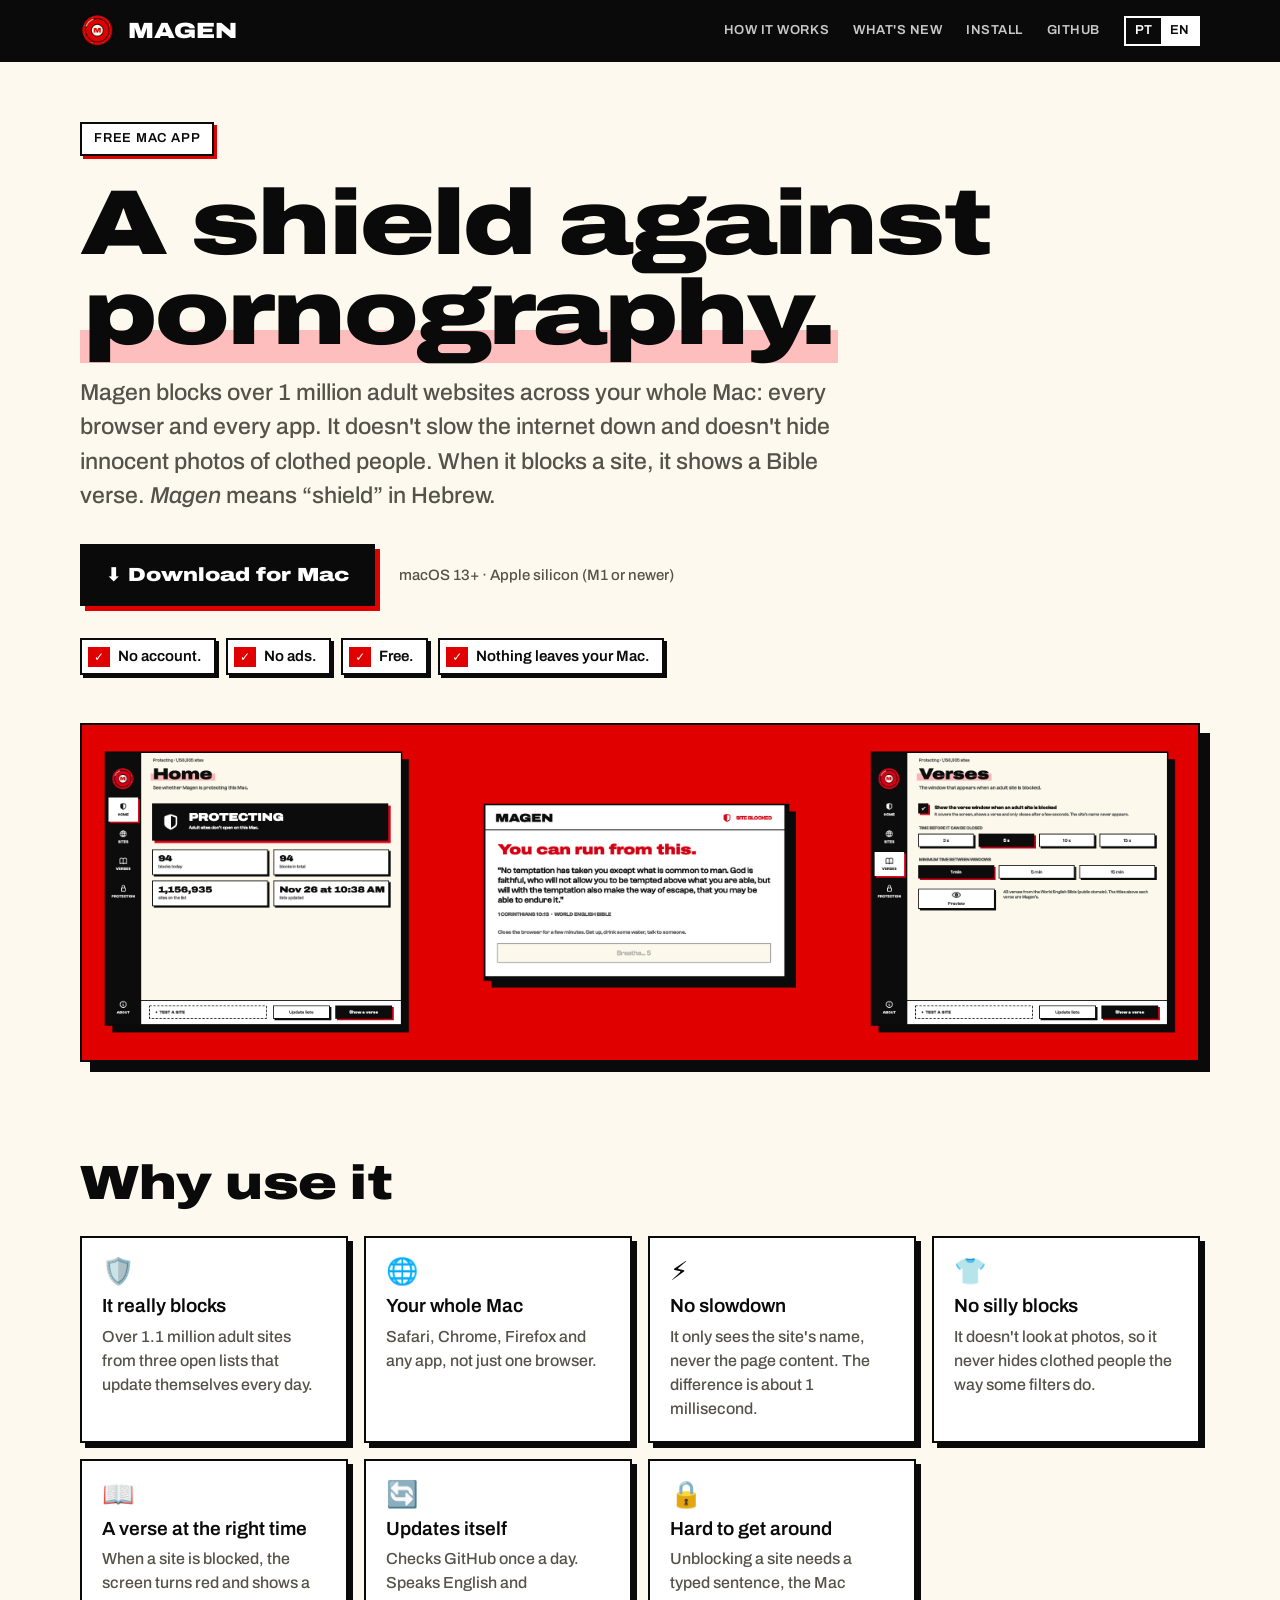
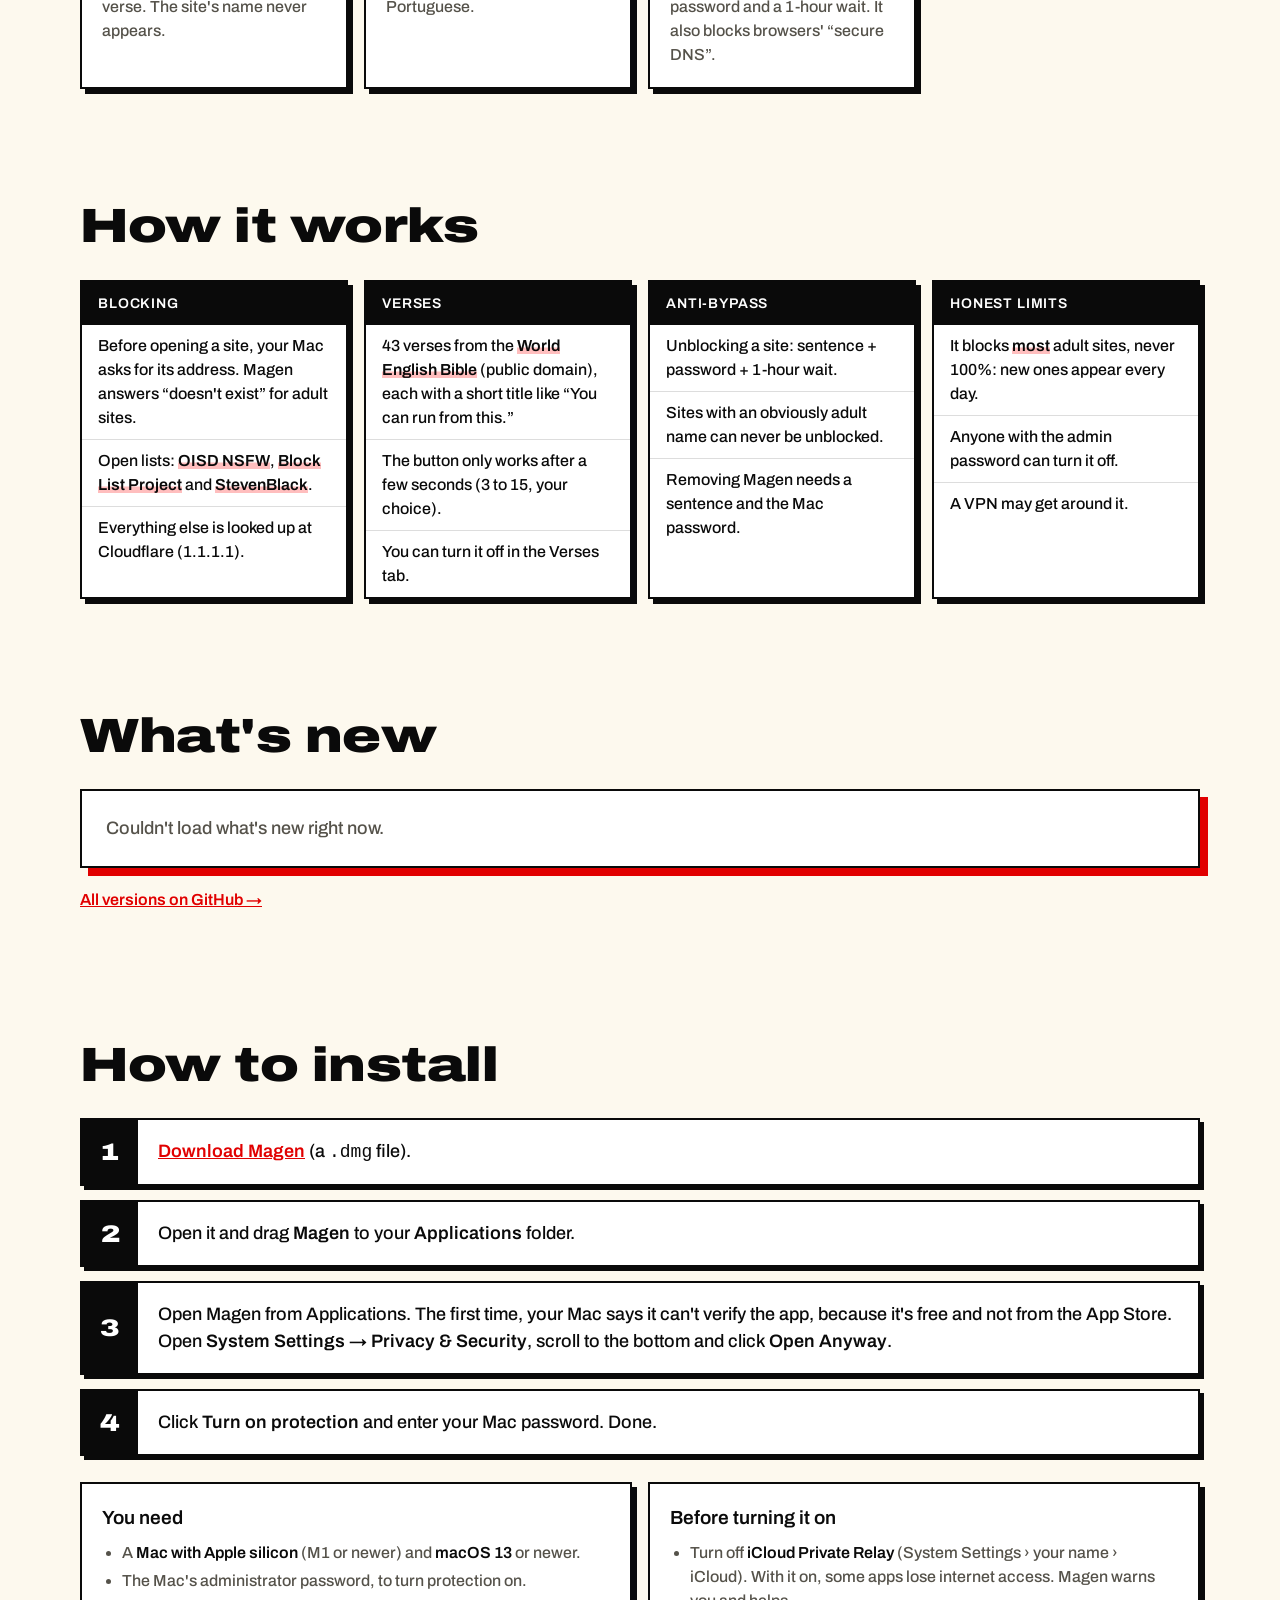
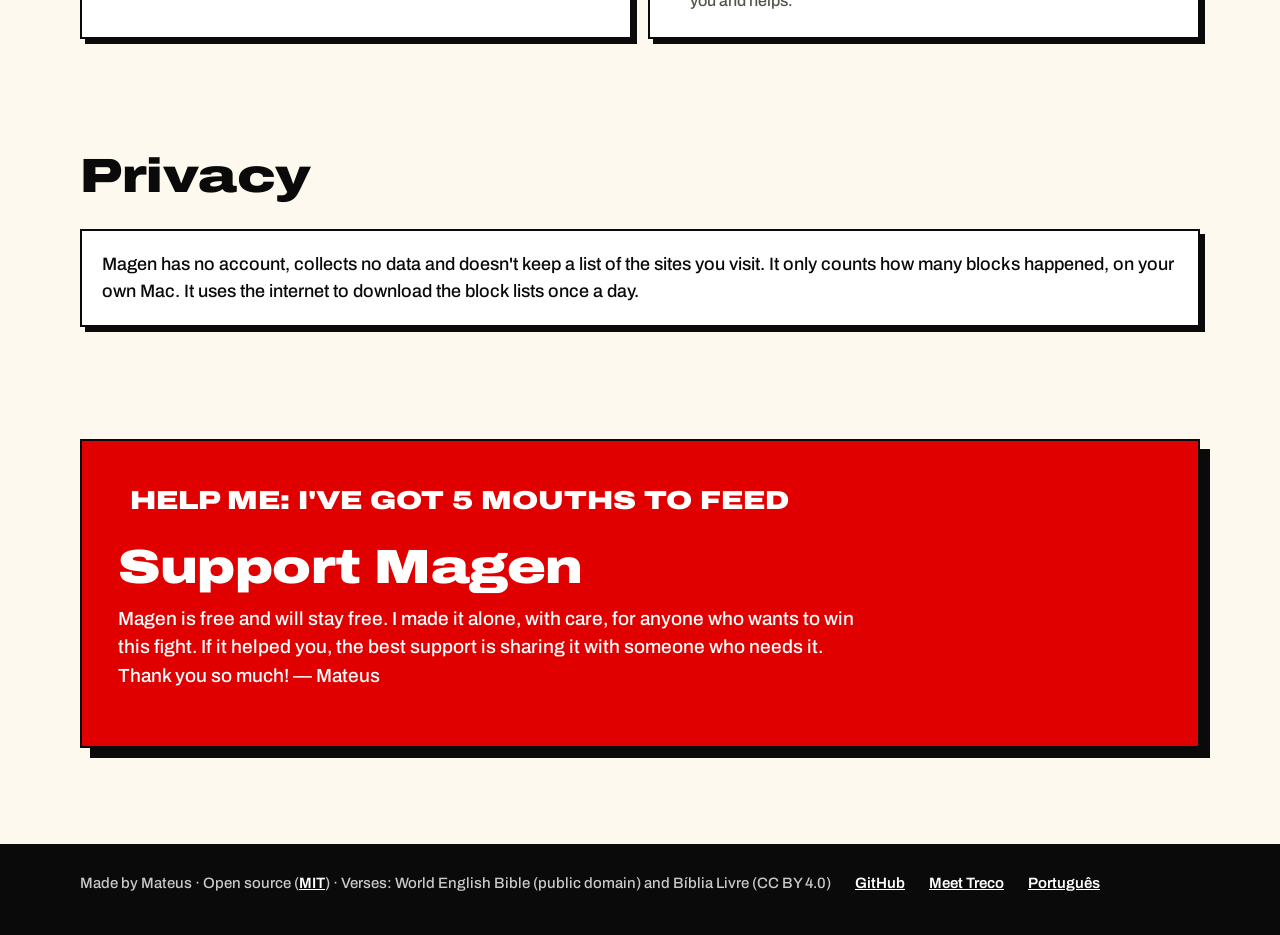
==== commit 2c4071cf: "Ícone novo: broquel com M (estilo do ícone do Pauta) - Resources/icone: desenho (desenhar_icone.py) " ====
--- a/docs/en/index.html
+++ b/docs/en/index.html
@@ -13,7 +13,8 @@
 <meta property="og:url" content="https://movemontes.github.io/magen/en/">
 <meta property="og:locale" content="en_US">
 <meta name="twitter:card" content="summary_large_image">
-<link rel="icon" href="../favicon.svg" type="image/svg+xml">
+<link rel="icon" href="../escudo.png" type="image/png">
+<link rel="apple-touch-icon" href="../icone.png">
 <link rel="preconnect" href="https://fonts.googleapis.com">
 <link rel="preconnect" href="https://fonts.gstatic.com" crossorigin>
 <link href="https://fonts.googleapis.com/css2?family=Archivo:wdth,wght@100..125,400..900&display=swap" rel="stylesheet">
@@ -24,7 +25,7 @@
 
 <div class="top">
   <div class="wrap">
-    <a class="brand" href="./"><span class="mark">M</span><b>MAGEN</b></a>
+    <a class="brand" href="./"><img class="mark-img" src="../escudo.png" width="36" height="36" alt=""><b>MAGEN</b></a>
     <nav>
       <a class="hide-sm" href="#how">How it works</a>
       <a class="hide-sm" href="#novidades">What's new</a>
--- a/docs/site.css
+++ b/docs/site.css
@@ -245,3 +245,6 @@
   .btn, .grid .card, .brand .mark { transition: none; }
   .btn:hover, .grid .card:hover, .brand:hover .mark { transform: none; }
 }
+
+/* Logo do Magen: o broquel com M (mesmo desenho do ícone) */
+.brand .mark-img { width: 36px; height: 36px; display: block; }
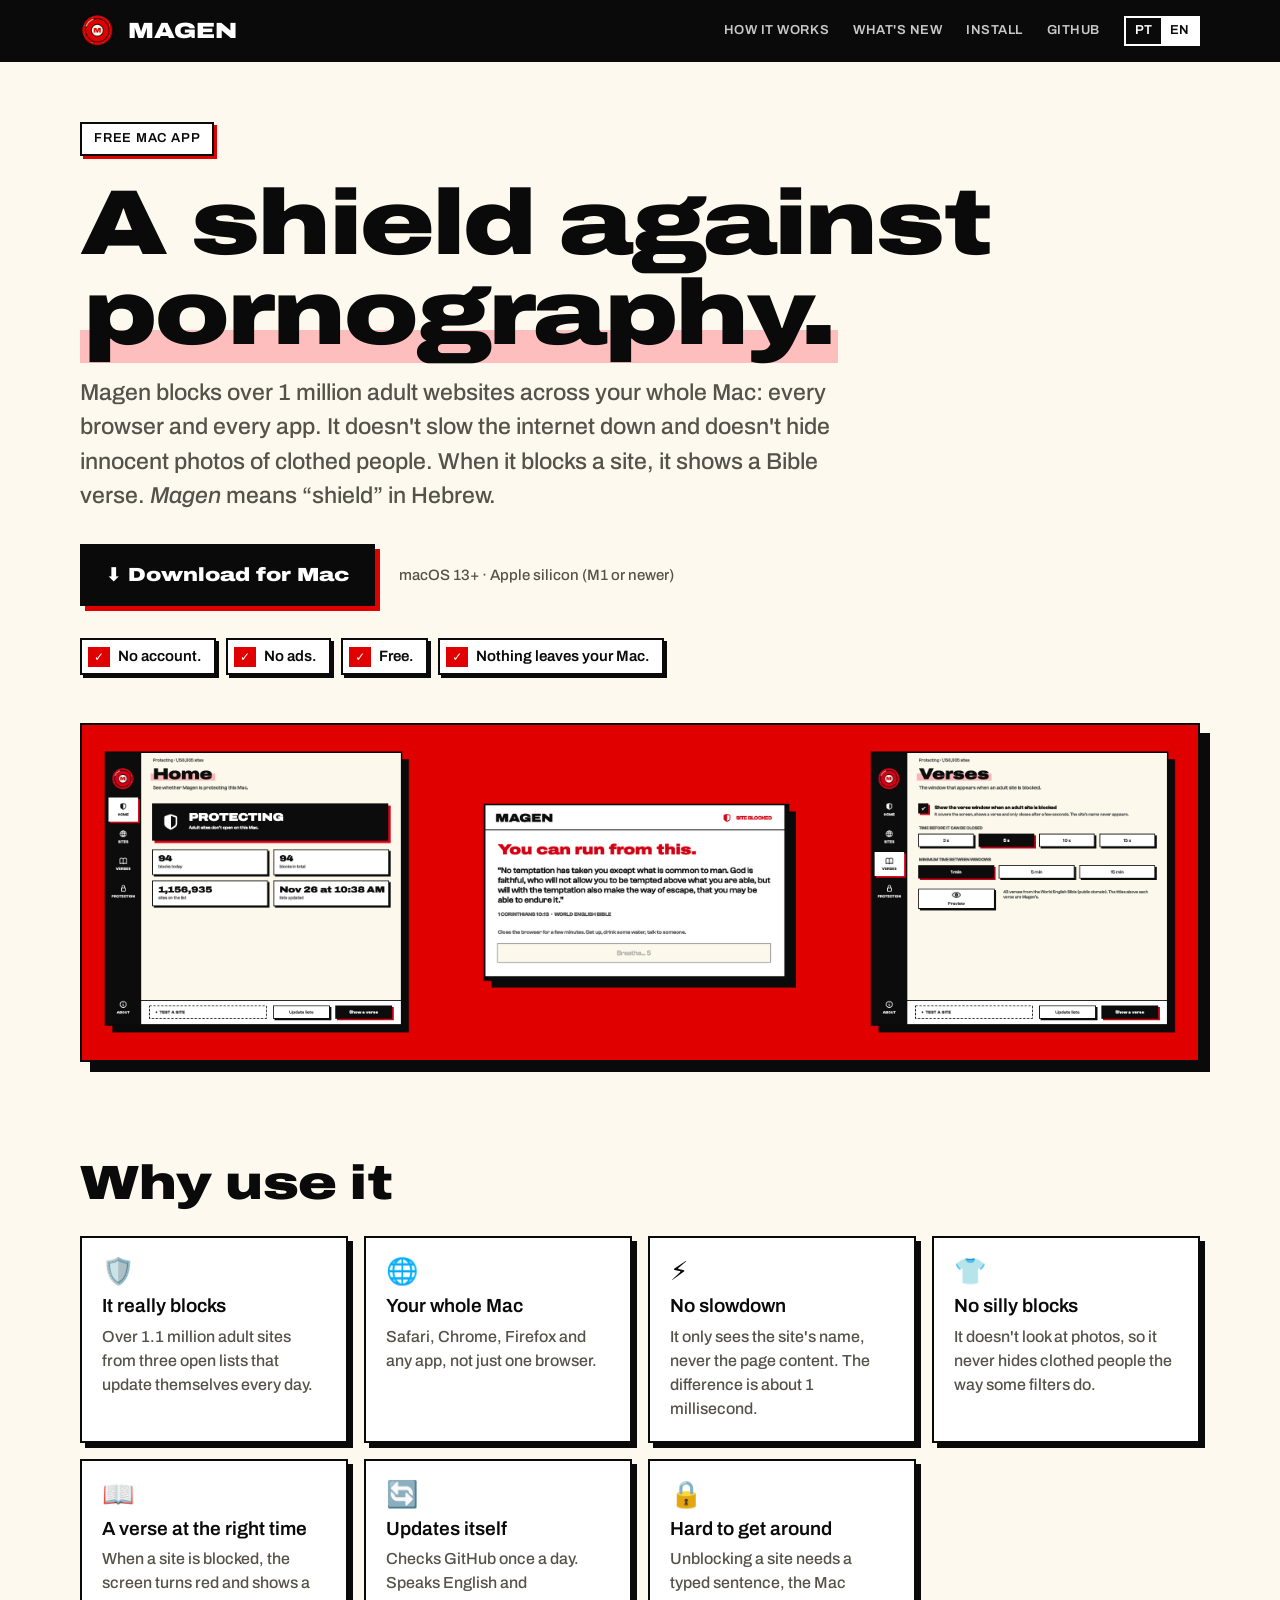
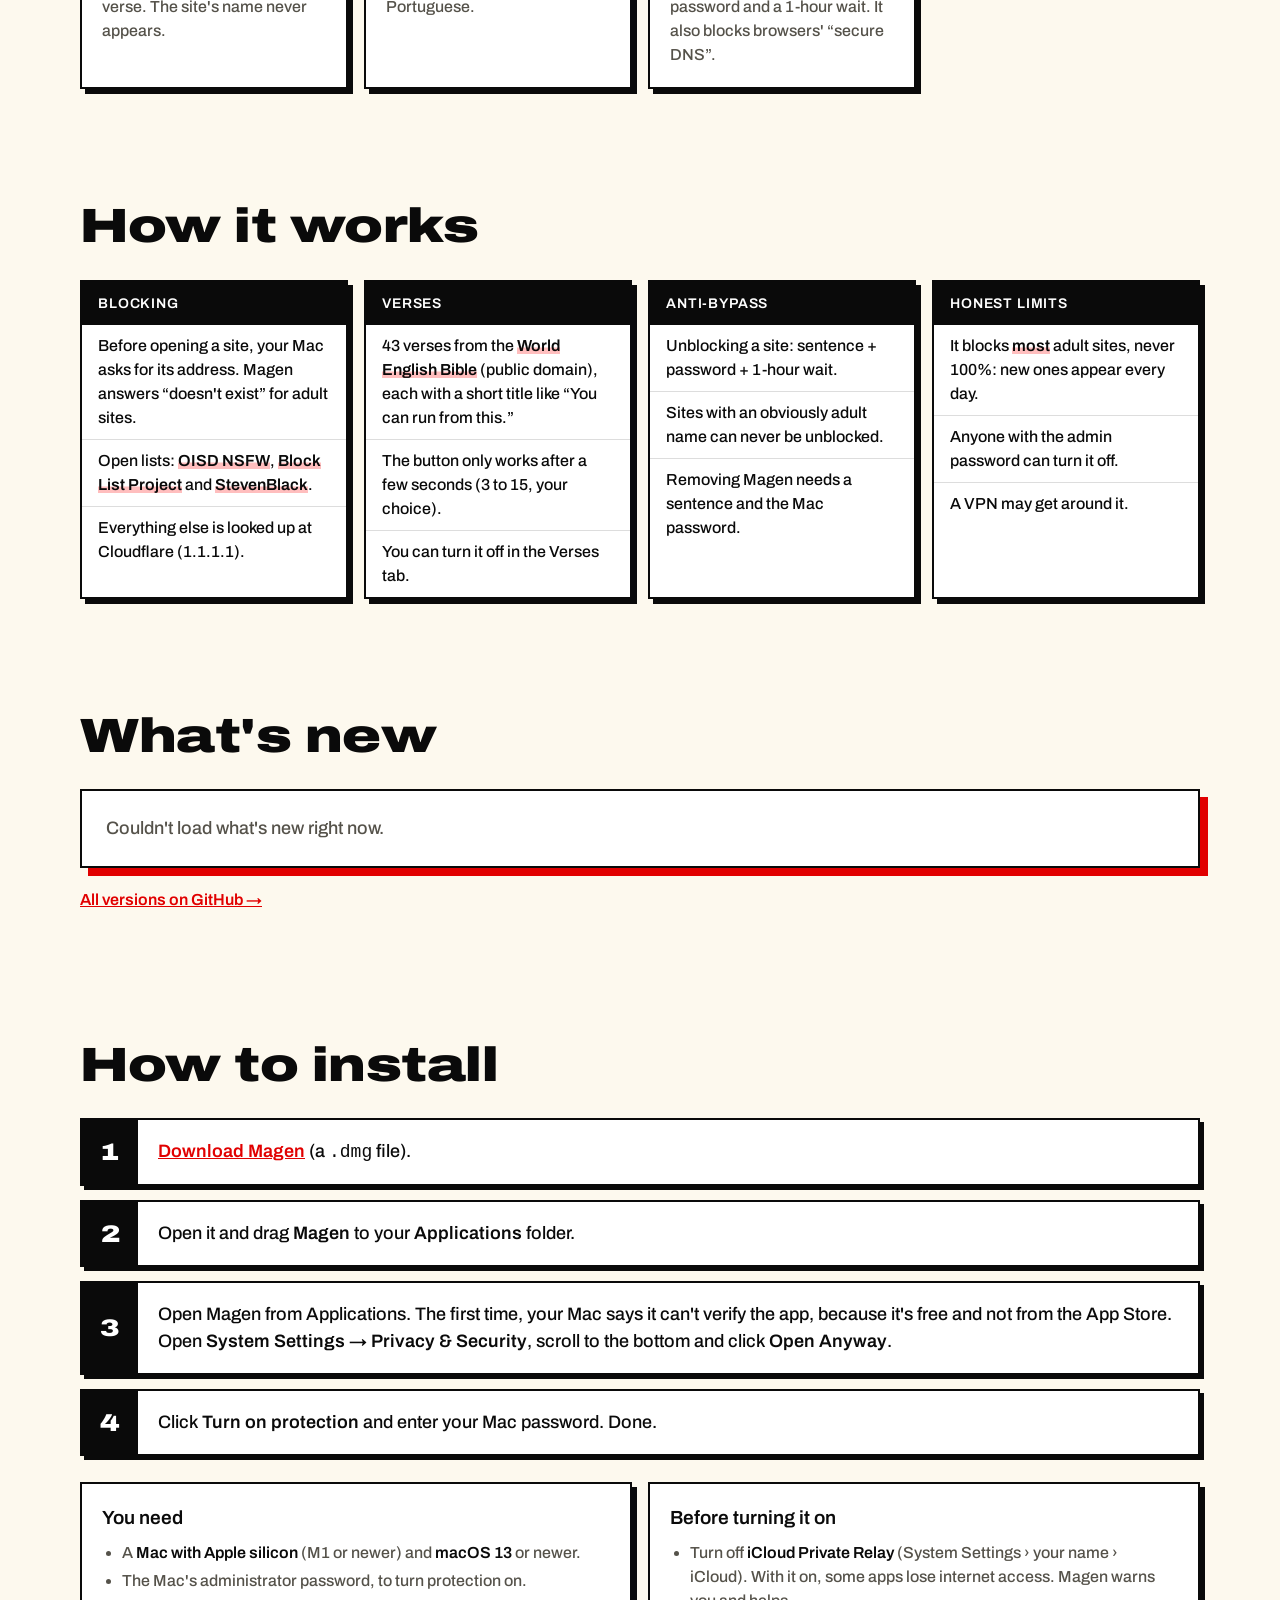
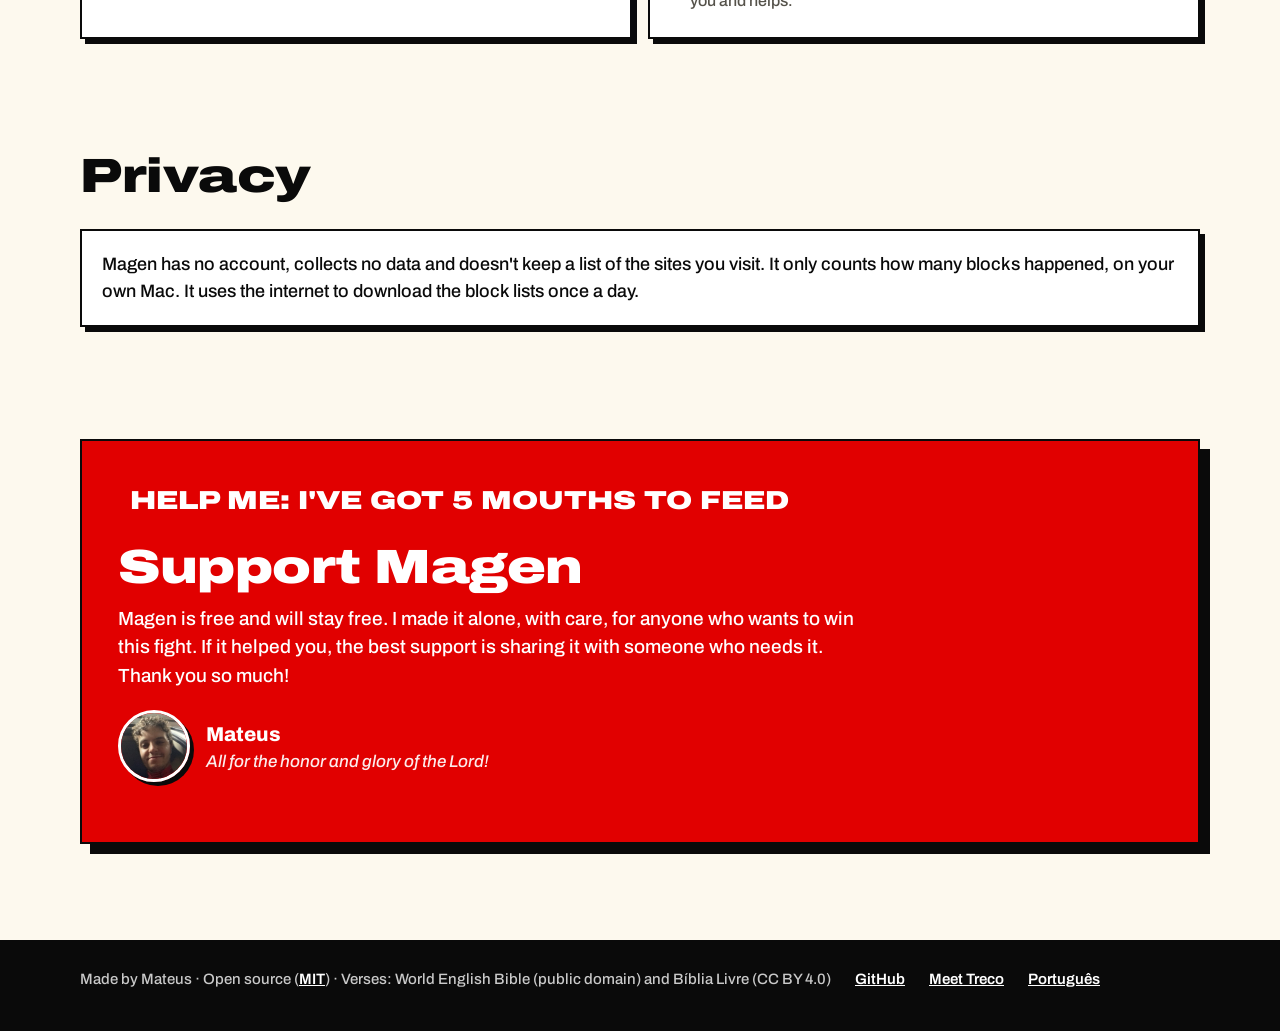
==== commit 8a8ab796: "Foto do Mateus e "Tudo para honra e glória do Senhor!" na doação (site, pop-up do Mac e do Windows) " ====
--- a/docs/en/index.html
+++ b/docs/en/index.html
@@ -141,7 +141,11 @@
       <div class="support">
         <span class="shout">HELP ME: I'VE GOT 5 MOUTHS TO FEED</span>
         <h2>Support Magen</h2>
-        <p>Magen is free and will stay free. I made it alone, with care, for anyone who wants to win this fight. If it helped you, the best support is sharing it with someone who needs it. Thank you so much! — Mateus</p>
+        <p>Magen is free and will stay free. I made it alone, with care, for anyone who wants to win this fight. If it helped you, the best support is sharing it with someone who needs it. Thank you so much!</p>
+        <div class="sign">
+          <img src="../mateus.jpg" width="120" height="120" alt="Photo of Mateus">
+          <div><b>Mateus</b><em>All for the honor and glory of the Lord!</em></div>
+        </div>
       </div>
     </div>
   </section>
--- a/docs/site.css
+++ b/docs/site.css
@@ -215,6 +215,10 @@
   font-family: var(--wide); font-stretch: 125%; font-weight: 900; font-size: clamp(18px, 2.6vw, 26px); margin-bottom: 18px;
 }
 .support p { font-size: 19px; max-width: 760px; margin: 0 0 20px; }
+.sign { display: flex; align-items: center; gap: 16px; margin: 0 0 24px; }
+.sign img { width: 72px; height: 72px; border-radius: 50%; border: 3px solid var(--white); box-shadow: 4px 4px 0 var(--ink); flex: none; }
+.sign b { display: block; font-family: var(--wide); font-weight: 800; font-size: 20px; }
+.sign em { display: block; font-size: 17px; opacity: .92; }
 .pix {
   display: flex; flex-wrap: wrap; align-items: center; gap: 12px;
   background: var(--white); color: var(--ink); border: var(--line); padding: 14px 16px;
